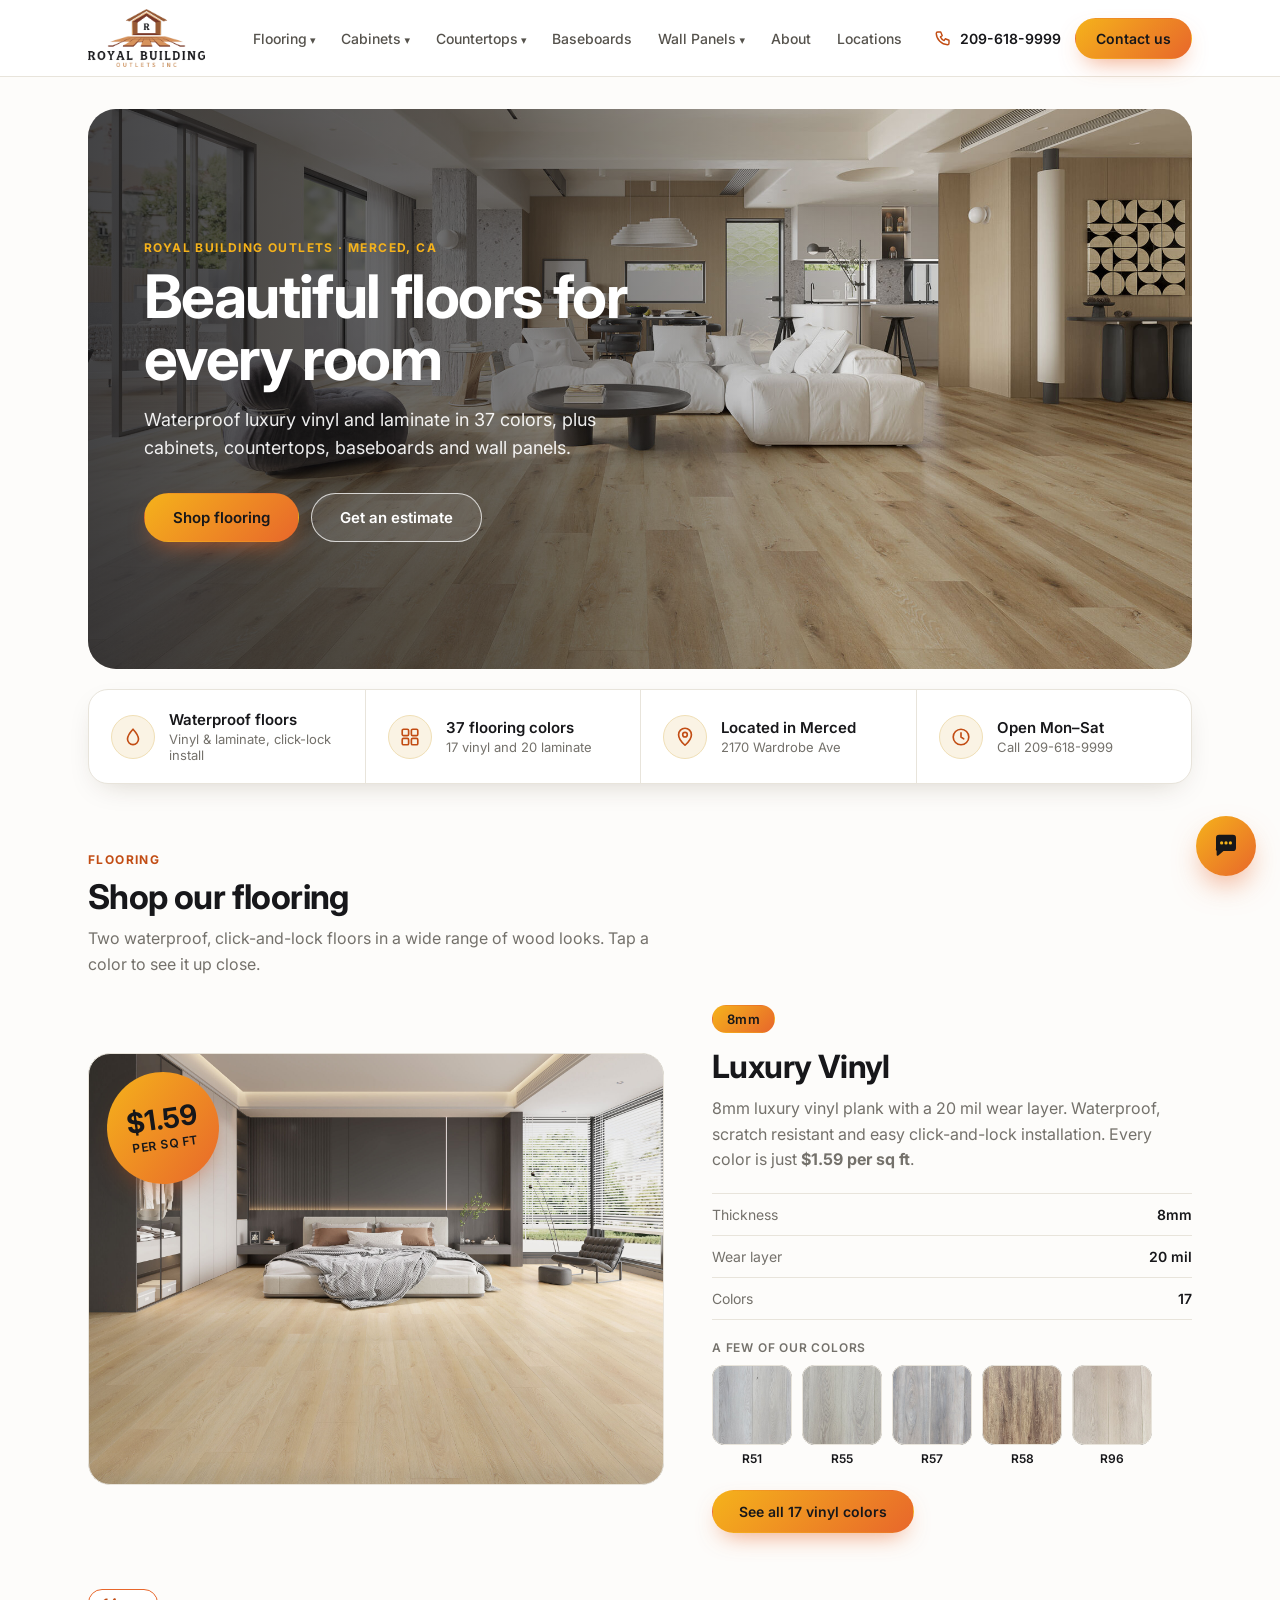
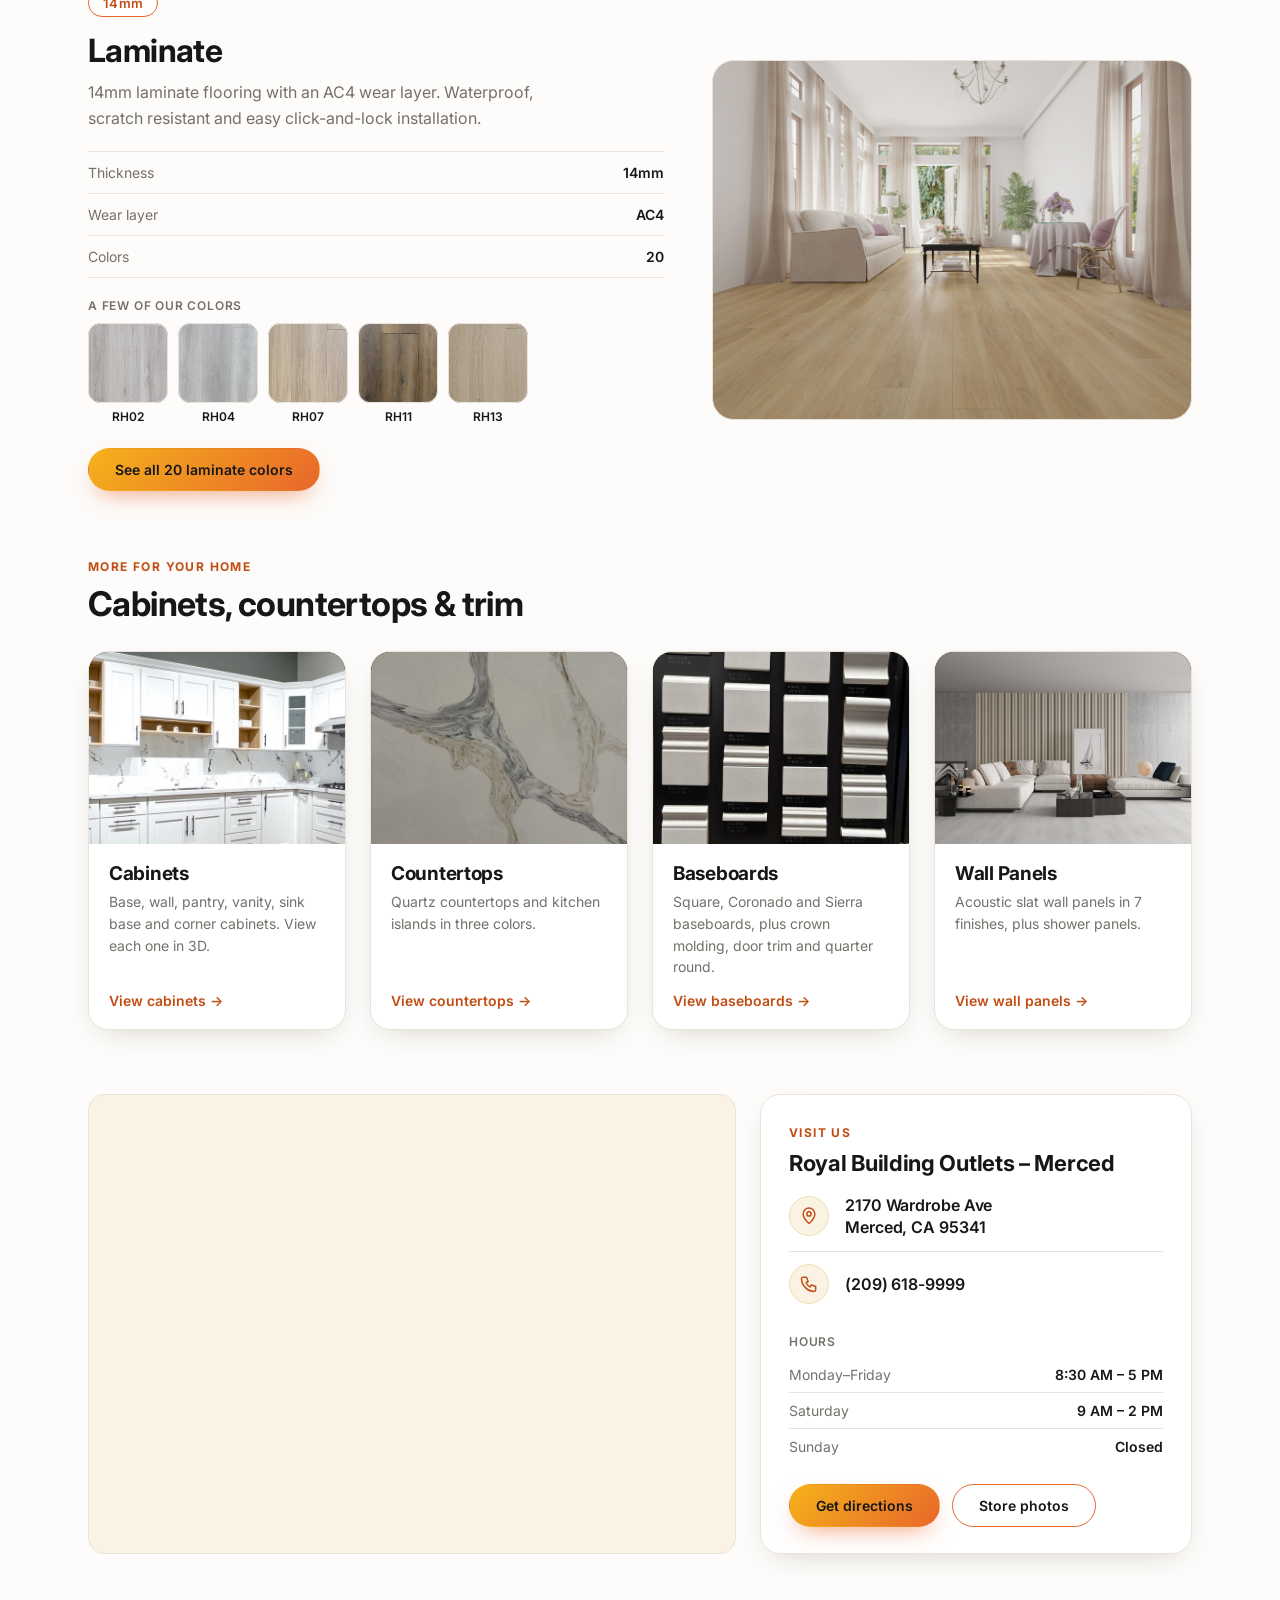
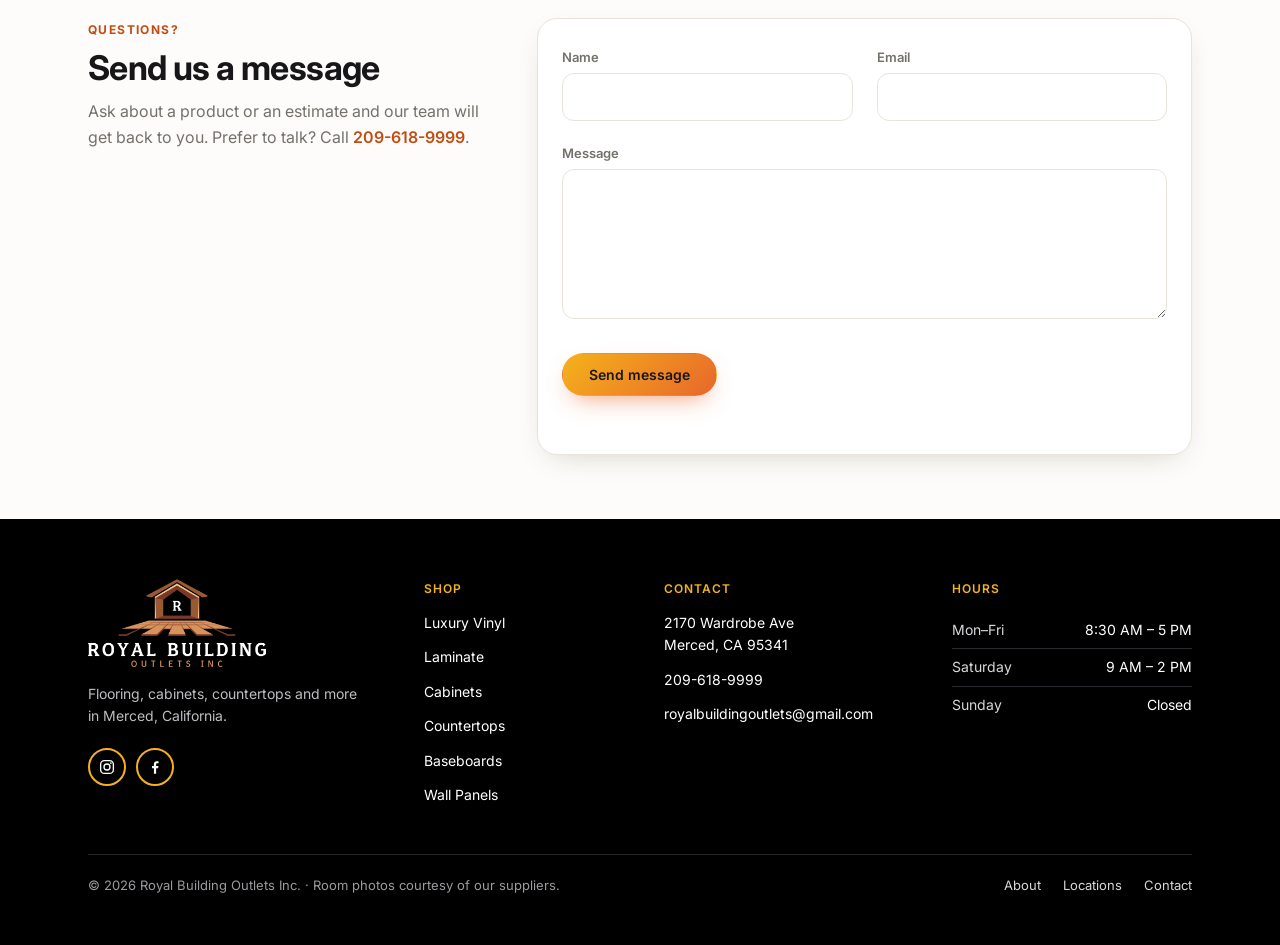
==== index.html @ 7cafd28f "Staging copy of the refreshed site (not indexed by search engines)" ====
<!doctype html>
<html lang="en"><head><meta charset="utf-8"><meta name="viewport" content="width=device-width,initial-scale=1">
<meta name="robots" content="noindex, nofollow">
<title>Royal Building Outlets | Flooring, Cabinets &amp; Countertops in Merced, CA</title>
<meta name="description" content="Royal Building Outlets in Merced, CA: waterproof luxury vinyl and laminate flooring, kitchen and bath cabinets, quartz countertops, baseboards and wall panels. Visit our store in Merced or get an estimate.">
<link rel="canonical" href="https://www.royalbuildingoutlets.com/">
<meta property="og:type" content="website"><meta property="og:site_name" content="Royal Building Outlets">
<meta property="og:title" content="Royal Building Outlets | Flooring, Cabinets &amp; Countertops in Merced, CA"><meta property="og:description" content="Royal Building Outlets in Merced, CA: waterproof luxury vinyl and laminate flooring, kitchen and bath cabinets, quartz countertops, baseboards and wall panels. Visit our store in Merced or get an estimate.">
<meta property="og:url" content="https://www.royalbuildingoutlets.com/"><meta property="og:image" content="https://www.royalbuildingoutlets.com/images/Cata/web/room-07.jpg">
<meta name="theme-color" content="#ffffff">
<link rel="preconnect" href="https://fonts.googleapis.com"><link rel="preconnect" href="https://fonts.gstatic.com" crossorigin>
<link rel="stylesheet" href="https://fonts.googleapis.com/css2?family=Inter:wght@400;500;600;700&amp;display=swap">
<link rel="stylesheet" href="style.css"><link rel="icon" type="image/png" href="images/Logo/Logo.png"></head><body>

<a class="skip" href="#main">Skip to content</a>
<header><div class="wrap hwrap">
  <a class="logo" href="index.html"><img src="images/Logo/logo-light.png" alt="Royal Building Outlets Inc" width="1280" height="633"></a>
  <nav id="mainnav" aria-label="Main">
    <div class="dd">
      <a href="index.html#flooring">Flooring</a><button type="button" class="dd-toggle" aria-expanded="false" aria-label="Show flooring pages"></button>
      <div class="menu">
        <a href="vinyl.html"><b>Luxury Vinyl</b><span>8mm &middot; 20 mil wear layer &middot; $1.59/sq ft</span></a>
        <a href="laminate.html"><b>Laminate</b><span>14mm &middot; AC4 wear layer</span></a>
      </div>
    </div>
    <div class="dd">
      <a href="cabinets.html">Cabinets</a><button type="button" class="dd-toggle" aria-expanded="false" aria-label="Show cabinets pages"></button>
      <div class="menu">
        <a href="cabinets.html#base">Base</a>
        <a href="cabinets.html#wall">Wall</a>
        <a href="cabinets.html#pantry">Pantry</a>
        <a href="cabinets.html#vanity">Vanity</a>
        <a href="cabinets.html#sink-base">Sink Base</a>
        <a href="cabinets.html#corner">Corner</a>
      </div>
    </div>
    <div class="dd">
      <a href="countertops.html">Countertops</a><button type="button" class="dd-toggle" aria-expanded="false" aria-label="Show countertops pages"></button>
      <div class="menu">
        <a href="countertops.html#countertops">Countertops</a>
        <a href="countertops.html#islands">Islands</a>
      </div>
    </div>
    <a href="baseboards.html">Baseboards</a>
    <div class="dd">
      <a href="wall-panels.html">Wall Panels</a><button type="button" class="dd-toggle" aria-expanded="false" aria-label="Show wall panels pages"></button>
      <div class="menu">
        <a href="wall-panels.html#wall">Wall Panels</a>
        <a href="wall-panels.html#shower">Shower Panels</a>
      </div>
    </div>
    <a href="about.html">About</a>
    <a href="locations.html">Locations</a>
    <a href="contact.html">Contact</a>
    <div class="nav-foot">
      <a class="btn solid txt" href="tel:+12096189999"><svg viewBox="0 0 24 24" aria-hidden="true"><path fill="none" stroke="currentColor" stroke-width="1.9" stroke-linecap="round" stroke-linejoin="round" d="M5 4h4l2 5-2.5 1.5a11 11 0 0 0 5 5L15 13l5 2v4a2 2 0 0 1-2 2A16 16 0 0 1 3 6a2 2 0 0 1 2-2z"/></svg>Call 209-618-9999</a>
      <p>Mon&ndash;Fri 8:30 AM&ndash;5 PM &middot; Sat 9 AM&ndash;2 PM<br>2170 Wardrobe Ave, Merced, CA</p>
    </div>
  </nav>
  <div class="hact">
    <a class="hphone" href="tel:+12096189999" aria-label="Call 209-618-9999"><svg viewBox="0 0 24 24" aria-hidden="true"><path fill="none" stroke="currentColor" stroke-width="1.9" stroke-linecap="round" stroke-linejoin="round" d="M5 4h4l2 5-2.5 1.5a11 11 0 0 0 5 5L15 13l5 2v4a2 2 0 0 1-2 2A16 16 0 0 1 3 6a2 2 0 0 1 2-2z"/></svg><span>209-618-9999</span></a>
    <a class="btn solid txt hcta" href="contact.html">Contact us</a>
    <button type="button" class="navbtn" aria-controls="mainnav" aria-expanded="false" aria-label="Open menu"><span></span></button>
  </div>
</div></header>

<main class="wrap" id="main">

  <!-- hero: who we are + main actions -->
  <section class="hero-sec">
    <div class="home-hero" style="background-image:url('images/Cata/web/room-07.jpg')">
      <div>
        <span class="eyebrow">Royal Building Outlets &middot; Merced, CA</span>
        <h1>Beautiful floors for every room</h1>
        <p>Waterproof luxury vinyl and laminate in 37 colors, plus cabinets, countertops, baseboards and wall panels.</p>
        <div class="btn-row">
          <a href="#flooring" class="btn solid txt">Shop flooring</a>
          <a href="contact.html" class="btn txt ghost">Get an estimate</a>
        </div>
      </div>
    </div>

    <div class="facts">
      <div class="fact"><span class="cico"><svg viewBox="0 0 24 24" aria-hidden="true"><path fill="none" stroke="currentColor" stroke-width="1.8" stroke-linejoin="round" d="M12 3.5s6 6.4 6 10.8a6 6 0 0 1-12 0C6 9.9 12 3.5 12 3.5z"/></svg></span><div><b>Waterproof floors</b><span>Vinyl &amp; laminate, click-lock install</span></div></div>
      <div class="fact"><span class="cico"><svg viewBox="0 0 24 24" aria-hidden="true"><rect x="3.5" y="3.5" width="7" height="7" rx="1.5" fill="none" stroke="currentColor" stroke-width="1.8"/><rect x="13.5" y="3.5" width="7" height="7" rx="1.5" fill="none" stroke="currentColor" stroke-width="1.8"/><rect x="3.5" y="13.5" width="7" height="7" rx="1.5" fill="none" stroke="currentColor" stroke-width="1.8"/><rect x="13.5" y="13.5" width="7" height="7" rx="1.5" fill="none" stroke="currentColor" stroke-width="1.8"/></svg></span><div><b>37 flooring colors</b><span>17 vinyl and 20 laminate</span></div></div>
      <div class="fact"><span class="cico"><svg viewBox="0 0 24 24" aria-hidden="true"><path fill="none" stroke="currentColor" stroke-width="1.8" stroke-linecap="round" stroke-linejoin="round" d="M12 21s7-6.2 7-11.5A7 7 0 0 0 5 9.5C5 14.8 12 21 12 21z"/><circle cx="12" cy="9.5" r="2.5" fill="none" stroke="currentColor" stroke-width="1.8"/></svg></span><div><b>Located in Merced</b><a href="locations.html"><span>2170 Wardrobe Ave</span></a></div></div>
      <div class="fact"><span class="cico"><svg viewBox="0 0 24 24" aria-hidden="true"><circle cx="12" cy="12" r="8.5" fill="none" stroke="currentColor" stroke-width="1.8"/><path d="M12 7.5V12l3 2" fill="none" stroke="currentColor" stroke-width="1.8" stroke-linecap="round" stroke-linejoin="round"/></svg></span><div><b>Open Mon&ndash;Sat</b><a href="tel:+12096189999"><span>Call 209-618-9999</span></a></div></div>
    </div>
  </section>

  <!-- flooring: the main focus -->
  <section id="flooring">
    <div class="sec-head">
      <span class="eyebrow">Flooring</span>
      <h2>Shop our flooring</h2>
      <p>Two waterproof, click-and-lock floors in a wide range of wood looks. Tap a color to see it up close.</p>
    </div>

    <div class="floor-row">
      <a class="floor-photo" href="vinyl.html" aria-label="Shop luxury vinyl"><div class="img photo" role="img" aria-label="Bedroom with light oak luxury vinyl plank flooring" style="background-image:url('images/Cata/web/room-02.jpg')"><span class="price-sticker" aria-label="$1.59 per square foot"><span class="amt">$1.59</span><span class="per">per sq ft</span></span></div></a>
      <div class="floor-info">
        <span class="tag solid">8mm</span>
        <h3>Luxury Vinyl</h3>
        <p>8mm luxury vinyl plank with a 20 mil wear layer. Waterproof, scratch resistant and easy click-and-lock installation. Every color is just <b>$1.59 per sq ft</b>.</p>
        <div class="feat-specs">
          <div class="r"><span>Thickness</span><span>8mm</span></div>
          <div class="r"><span>Wear layer</span><span>20 mil</span></div>
          <div class="r"><span>Colors</span><span>17</span></div>
        </div>
        <div class="sw-label">A few of our colors</div>
        <div class="swatches">
          <a href="vinyl.html#R51"><div class="img photo" style="background-image:url('images/Flooring/web/R51.jpg')"></div>R51</a>
          <a href="vinyl.html#R55"><div class="img photo" style="background-image:url('images/Flooring/web/R55.jpg')"></div>R55</a>
          <a href="vinyl.html#R57"><div class="img photo" style="background-image:url('images/Flooring/web/R57.jpg')"></div>R57</a>
          <a href="vinyl.html#R58"><div class="img photo" style="background-image:url('images/Flooring/web/R58.jpg')"></div>R58</a>
          <a href="vinyl.html#R96"><div class="img photo" style="background-image:url('images/Flooring/web/R96.jpg')"></div>R96</a>
        </div>
        <a href="vinyl.html" class="btn solid txt">See all 17 vinyl colors</a>
      </div>
    </div>

    <div class="floor-row flip">
      <a class="floor-photo" href="laminate.html" aria-label="Shop laminate"><div class="img photo" role="img" aria-label="Bright living room with warm laminate plank flooring" style="background-image:url('images/Cata/web/room-05.jpg')"></div></a>
      <div class="floor-info">
        <span class="tag">14mm</span>
        <h3>Laminate</h3>
        <p>14mm laminate flooring with an AC4 wear layer. Waterproof, scratch resistant and easy click-and-lock installation.</p>
        <div class="feat-specs">
          <div class="r"><span>Thickness</span><span>14mm</span></div>
          <div class="r"><span>Wear layer</span><span>AC4</span></div>
          <div class="r"><span>Colors</span><span>20</span></div>
        </div>
        <div class="sw-label">A few of our colors</div>
        <div class="swatches">
          <a href="laminate.html#RH02"><div class="img photo" style="background-image:url('images/Flooring/web/RH02.jpg')"></div>RH02</a>
          <a href="laminate.html#RH04"><div class="img photo" style="background-image:url('images/Flooring/web/RH04.jpg')"></div>RH04</a>
          <a href="laminate.html#RH07"><div class="img photo" style="background-image:url('images/Flooring/web/RH07.jpg')"></div>RH07</a>
          <a href="laminate.html#RH11"><div class="img photo" style="background-image:url('images/Flooring/web/RH11.jpg')"></div>RH11</a>
          <a href="laminate.html#RH13"><div class="img photo" style="background-image:url('images/Flooring/web/RH13.jpg')"></div>RH13</a>
        </div>
        <a href="laminate.html" class="btn solid txt">See all 20 laminate colors</a>
      </div>
    </div>
  </section>

  <!-- everything else we carry -->
  <section>
    <div class="sec-head">
      <span class="eyebrow">More for your home</span>
      <h2>Cabinets, countertops &amp; trim</h2>
    </div>
    <div class="grid g4 pcards">
      <a class="pcard" href="cabinets.html"><div class="img photo" role="img" aria-label="Kitchen with white shaker cabinets" style="background-image:url('images/Cabinets/banner.jpg')"></div><div class="pbody"><h3>Cabinets</h3><p>Base, wall, pantry, vanity, sink base and corner cabinets. View each one in 3D.</p><span class="more">View cabinets</span></div></a>
      <a class="pcard" href="countertops.html"><div class="img photo" role="img" aria-label="T307 quartz countertop close-up" style="background-image:url('images/Countertops/web/T307.jpg')"></div><div class="pbody"><h3>Countertops</h3><p>Quartz countertops and kitchen islands in three colors.</p><span class="more">View countertops</span></div></a>
      <a class="pcard" href="baseboards.html"><div class="img photo" role="img" aria-label="Baseboard profiles on a sample board" style="background-image:url('images/Baseboard/web/board-overview.jpg')"></div><div class="pbody"><h3>Baseboards</h3><p>Square, Coronado and Sierra baseboards, plus crown molding, door trim and quarter round.</p><span class="more">View baseboards</span></div></a>
      <a class="pcard" href="wall-panels.html"><div class="img photo" role="img" aria-label="Living room with an acoustic slat wall panel" style="background-image:url('images/Wall_Panels/web/2-room.jpg')"></div><div class="pbody"><h3>Wall Panels</h3><p>Acoustic slat wall panels in 7 finishes, plus shower panels.</p><span class="more">View wall panels</span></div></a>
    </div>
  </section>

  <!-- visit us -->
  <section>
    <div class="visit">
      <div class="mapwrap"><iframe src="https://www.google.com/maps?q=2170+Wardrobe+Ave,+Merced,+CA+95341&amp;z=15&amp;output=embed" title="Map showing 2170 Wardrobe Ave, Merced, CA" loading="lazy" referrerpolicy="no-referrer-when-downgrade" allowfullscreen></iframe></div>
      <div class="box vcard">
        <span class="eyebrow">Visit us</span>
        <h2>Royal Building Outlets &ndash; Merced</h2>
        <a class="crow" href="https://www.google.com/maps/search/?api=1&amp;query=2170+Wardrobe+Ave+Merced+CA+95341" target="_blank" rel="noopener">
          <span class="cico"><svg viewBox="0 0 24 24" aria-hidden="true"><path fill="none" stroke="currentColor" stroke-width="1.8" stroke-linecap="round" stroke-linejoin="round" d="M12 21s7-6.2 7-11.5A7 7 0 0 0 5 9.5C5 14.8 12 21 12 21z"/><circle cx="12" cy="9.5" r="2.5" fill="none" stroke="currentColor" stroke-width="1.8"/></svg></span>
          <span class="ctext"><span class="cval">2170 Wardrobe Ave<br>Merced, CA 95341</span></span>
        </a>
        <a class="crow" href="tel:+12096189999">
          <span class="cico"><svg viewBox="0 0 24 24" aria-hidden="true"><path fill="none" stroke="currentColor" stroke-width="1.8" stroke-linecap="round" stroke-linejoin="round" d="M5 4h4l2 5-2.5 1.5a11 11 0 0 0 5 5L15 13l5 2v4a2 2 0 0 1-2 2A16 16 0 0 1 3 6a2 2 0 0 1 2-2z"/></svg></span>
          <span class="ctext"><span class="cval">(209) 618-9999</span></span>
        </a>
        <div class="hours-title">Hours</div>
        <div class="hours"><div class="h"><span>Monday&ndash;Friday</span><span>8:30 AM &ndash; 5 PM</span></div><div class="h"><span>Saturday</span><span>9 AM &ndash; 2 PM</span></div><div class="h"><span>Sunday</span><span>Closed</span></div></div>
        <div class="btn-row"><a class="btn solid txt" href="https://www.google.com/maps/search/?api=1&amp;query=2170+Wardrobe+Ave+Merced+CA+95341" target="_blank" rel="noopener">Get directions</a><a class="btn txt" href="locations.html">Store photos</a></div>
      </div>
    </div>
  </section>

  <!-- message form -->
  <section>
    <div class="msg">
      <div class="msg-intro">
        <span class="eyebrow">Questions?</span>
        <h2>Send us a message</h2>
        <p>Ask about a product or an estimate and our team will get back to you. Prefer to talk? Call <a href="tel:+12096189999">209-618-9999</a>.</p>
      </div>
      <form class="box" data-contact novalidate>
        <input type="hidden" name="_subject" value="New message from the website">
        <input type="hidden" name="_template" value="table">
        <input type="hidden" name="_captcha" value="false">
        <input type="text" name="_honey" style="display:none" tabindex="-1" autocomplete="off">
        <div class="grid g2">
          <div>
            <label class="flabel" for="h-name">Name</label>
            <input class="field" id="h-name" name="name" required autocomplete="name">
          </div>
          <div>
            <label class="flabel" for="h-email">Email</label>
            <input class="field" id="h-email" name="email" type="email" required autocomplete="email">
          </div>
        </div>
        <label class="flabel" for="h-msg">Message</label>
        <textarea class="field area" id="h-msg" name="message" required></textarea>
        <button type="submit" class="btn solid txt">Send message</button>
        <div class="form-status" role="status" aria-live="polite"></div>
      </form>
    </div>
  </section>
</main>

<footer><div class="wrap">
  <div class="fgrid">
    <div class="fbrand"><a class="logo" href="index.html"><img src="images/Logo/Logo.png" alt="Royal Building Outlets Inc" width="1280" height="633"></a>
      <p>Flooring, cabinets, countertops and more in Merced, California.</p><span class="social"><a href="https://www.instagram.com/royalbuildingoutlets/" target="_blank" rel="noopener" aria-label="Instagram"><svg viewBox="0 0 24 24" aria-hidden="true"><rect x="3.5" y="3.5" width="17" height="17" rx="5" fill="none" stroke="currentColor" stroke-width="1.8"/><circle cx="12" cy="12" r="4" fill="none" stroke="currentColor" stroke-width="1.8"/><circle cx="17.2" cy="6.8" r="1.2" fill="currentColor"/></svg></a><a href="https://www.facebook.com/people/Royal-Build/pfbid0Puxi76APLGJigcukLMW54oCZdmjU9fzhBERXR9j2Nn4Rtbv2d5swnHq3gfGUP66rl/" target="_blank" rel="noopener" aria-label="Facebook"><svg viewBox="0 0 24 24" aria-hidden="true"><path fill="currentColor" d="M13.5 21v-7.5h2.6l.4-3h-3V8.6c0-.9.3-1.5 1.6-1.5h1.6V4.4c-.3 0-1.2-.1-2.3-.1-2.3 0-3.9 1.4-3.9 4v2.2H8v3h2.6V21h2.9z"/></svg></a></span></div>
    <div class="fcol"><h4>Shop</h4><a href="vinyl.html">Luxury Vinyl</a><a href="laminate.html">Laminate</a><a href="cabinets.html">Cabinets</a><a href="countertops.html">Countertops</a><a href="baseboards.html">Baseboards</a><a href="wall-panels.html">Wall Panels</a></div>
    <div class="fcol"><h4>Contact</h4><a href="https://www.google.com/maps/search/?api=1&amp;query=2170+Wardrobe+Ave+Merced+CA+95341" target="_blank" rel="noopener">2170 Wardrobe Ave<br>Merced, CA 95341</a><a href="tel:+12096189999">209-618-9999</a><a href="mailto:royalbuildingoutlets@gmail.com">royalbuildingoutlets@gmail.com</a></div>
    <div class="fcol"><h4>Hours</h4><div class="hrs"><span>Mon&ndash;Fri</span><span>8:30 AM &ndash; 5 PM</span></div><div class="hrs"><span>Saturday</span><span>9 AM &ndash; 2 PM</span></div><div class="hrs"><span>Sunday</span><span>Closed</span></div></div>
  </div>
  <div class="fbottom"><span>&copy; <span data-year>2026</span> Royal Building Outlets Inc. &middot; Room photos courtesy of our suppliers.</span><span class="flinks"><a href="about.html">About</a><a href="locations.html">Locations</a><a href="contact.html">Contact</a></span></div>
</div></footer>

<a class="chat" href="contact.html" aria-label="Send us a message"></a>
<script type="application/ld+json">
{"@context":"https://schema.org","@type":"HomeGoodsStore","name":"Royal Building Outlets Inc","url":"https://www.royalbuildingoutlets.com/",
 "logo":"https://www.royalbuildingoutlets.com/images/Logo/Logo.png","image":"https://www.royalbuildingoutlets.com/images/Store_Images/entrance-web.jpg",
 "telephone":"+1-209-618-9999","email":"royalbuildingoutlets@gmail.com",
 "address":{"@type":"PostalAddress","streetAddress":"2170 Wardrobe Ave","addressLocality":"Merced","addressRegion":"CA","postalCode":"95341","addressCountry":"US"},
 "openingHoursSpecification":[{"@type":"OpeningHoursSpecification","dayOfWeek":["Monday","Tuesday","Wednesday","Thursday","Friday"],"opens":"08:30","closes":"17:00"},
  {"@type":"OpeningHoursSpecification","dayOfWeek":"Saturday","opens":"09:00","closes":"14:00"}],
 "sameAs":["https://www.instagram.com/royalbuildingoutlets/"]}
</script>
<script src="contact-form.js"></script>
<script src="site.js"></script>
<script src="motion.js"></script>
</body></html>
---- style.css ----
/* Light, modern layout. Palette from the company flyer: white, gold, orange, black, red accent */
:root {
  --bg: #fdfcfa;          /* warm white page */
  --surface: #ffffff;     /* cards */
  --tint: #faf3e4;        /* soft gold wash for panels */
  --surface2: #f4f1ea;    /* hover / chips */
  --border: #e8e4db;
  --text: #17171a;
  --muted: #74716b;
  --gold: #f5b21b;
  --orange: #e8672b;
  --orange-deep: #c24d14; /* readable orange on light */
  --red: #d62828;
  --ink: #111113;         /* flyer black, used for footer and strong accents */
  --grad: linear-gradient(135deg, #f5b21b 0%, #e8672b 100%);
  --r: 16px;
  --shadow: 0 10px 30px -14px rgba(60,40,10,.25);
}
* { box-sizing: border-box; }
html { scroll-behavior: smooth; scroll-padding-top: 92px; }
body { font-family: 'Inter', system-ui, -apple-system, 'Segoe UI', Arial, sans-serif; margin: 0; color: var(--text); background: var(--bg); -webkit-font-smoothing: antialiased; }
a { color: inherit; }
.wrap { max-width: 1160px; margin: 0 auto; padding: 0 28px; }
section { margin: 64px 0; }

/* header */
header { position: sticky; top: 0; z-index: 30; background: rgba(255,255,255,.88); backdrop-filter: blur(14px); -webkit-backdrop-filter: blur(14px); border-bottom: 1px solid var(--border); padding: 14px 0; }
header .wrap { display: flex; justify-content: space-between; align-items: center; gap: 20px; flex-wrap: wrap; }
.logo { display: block; width: 130px; height: 40px; border-radius: 10px; border: 1.5px solid var(--gold); position: relative; background: #fff; }
.logo::after { content: ""; position: absolute; left: 12px; right: 12px; top: 50%; height: 6px; margin-top: -3px; border-radius: 3px; background: var(--grad); }
nav { display: flex; gap: 6px; align-items: center; flex-wrap: wrap; }
nav a { color: #55524c; text-decoration: none; font-size: 14px; font-weight: 500; padding: 8px 12px; border-radius: 999px; white-space: nowrap; transition: color .15s, background .15s; }
nav a:hover { color: var(--text); background: var(--surface2); }
nav a.here { color: #17171a; background: var(--tint); font-weight: 600; }
.icon { display: inline-block; width: 28px; height: 28px; border: 2px solid var(--gold); border-radius: 50%; margin-right: 6px; vertical-align: middle; background: #fff; }

/* image placeholders */
.img { position: relative; min-height: 200px; width: 100%; border-radius: var(--r); border: 1px solid var(--border);
  background: radial-gradient(120% 100% at 20% 0%, #fffaf0 0%, #f6efe2 55%, #efe7d8 100%); overflow: hidden; }
.img.hero { min-height: 520px; border-radius: 24px; }
.img.banner { min-height: 240px; border-radius: 24px; }
.img.sq { aspect-ratio: 1 / 1; min-height: 0; }
.img.tall { min-height: 300px; }
.img.map { min-height: 340px; }
.img.small { min-height: 120px; }
.img.xl { min-height: 440px; }
.img.med { min-height: 200px; }
.img::after { content: attr(data-img); position: absolute; top: 50%; left: 50%; transform: translate(-50%,-50%);
  background: rgba(255,255,255,.9); color: var(--orange-deep); border: 1px solid rgba(232,103,43,.35); padding: 7px 14px; border-radius: 999px;
  font-size: 12px; font-weight: 500; line-height: 1.35; text-align: center; width: max-content; max-width: 85%; box-shadow: var(--shadow); }
.img.sq::after, .img.small::after { font-size: 11px; padding: 5px 10px; border-radius: 12px; }

/* text stand-ins */
.line { height: 9px; background: #e6e2d9; margin: 9px 0; width: 100%; border-radius: 5px; }
.line.s { width: 40%; }
.line.m { width: 70%; }
.line.b { height: 16px; background: var(--ink); width: 55%; border-radius: 6px; }
.btn { display: inline-block; width: 140px; height: 44px; border: 1.5px solid var(--orange); margin: 12px 10px 0 0; border-radius: 999px; background: #fff; transition: transform .15s; }
.btn:hover { transform: translateY(-1px); }
.btn.solid { background: var(--grad); border-color: transparent; box-shadow: 0 10px 24px -10px rgba(232,103,43,.7); }
.btn.sm { width: 96px; height: 34px; }
.pill { display: inline-block; width: 76px; height: 32px; border: 1px solid var(--border); background: var(--surface2); border-radius: 999px; margin-right: 8px; }

/* layout */
.grid { display: grid; gap: 24px; }
.g2 { grid-template-columns: repeat(2, 1fr); }
.g3 { grid-template-columns: repeat(3, 1fr); }
.g4 { grid-template-columns: repeat(4, 1fr); }
.g6 { grid-template-columns: repeat(6, 1fr); gap: 14px; }
.split { display: grid; grid-template-columns: 2fr 1fr; gap: 24px; }
.side { display: grid; grid-template-columns: 220px 1fr; gap: 28px; }
.box { border: 1px solid var(--border); padding: 24px; background: var(--surface); border-radius: 20px; box-shadow: var(--shadow); }
.card .line { margin: 12px 0 0; }
.card .img { margin-bottom: 6px; }
.divider { border-top: 1px solid var(--border); margin: 64px 0; }

/* form */
.field { height: 48px; border: 1px solid var(--border); margin: 8px 0 18px; background: var(--bg); border-radius: 12px; }
.field.area { height: 150px; }
.label { height: 8px; width: 80px; background: var(--orange); margin-top: 10px; border-radius: 4px; opacity: .8; }

/* filters */
.filters .row { display: flex; align-items: center; gap: 12px; margin: 16px 0; }
.check { width: 18px; height: 18px; border: 1.5px solid var(--orange); border-radius: 5px; flex: none; background: #fff; }
.filters .line { margin: 0; }

/* footer: light, so the logo matches the header */
/* sticky footer: on short pages the page grows to the screen height and the footer sits at the bottom */
body { min-height: 100vh; display: flex; flex-direction: column; }
body > .wrap { width: 100%; }
body > :has(+ footer) { margin-bottom: 80px; }
footer { margin-top: auto; padding: 48px 0; background: #000; color: #fff; }
footer .logo { background: none; }
footer .line { background: #34343a; }
footer .icon { background: transparent; }
/* social icons in the footer */
.social { display: inline-flex; gap: 10px; vertical-align: middle; }
.social a { width: 38px; height: 38px; display: inline-flex; align-items: center; justify-content: center; border: 2px solid var(--gold); border-radius: 50%; color: #fff; transition: background .2s, color .2s, transform .2s; }
.social a:hover { background: var(--gold); color: #111113; transform: translateY(-2px); }
.social svg { width: 18px; height: 18px; }

/* floating message button */
.chat { position: fixed; right: 24px; bottom: 24px; width: 60px; height: 60px; border-radius: 50%; background: var(--grad);
  display: flex; align-items: center; justify-content: center; z-index: 40; box-shadow: 0 14px 30px -8px rgba(232,103,43,.6); }
.chat::before { content: ""; width: 30px; height: 30px; background: no-repeat center / contain url("data:image/svg+xml,%3Csvg xmlns='http://www.w3.org/2000/svg' viewBox='0 0 24 24'%3E%3Cpath d='M4 5.5A2.5 2.5 0 0 1 6.5 3h11A2.5 2.5 0 0 1 20 5.5v8a2.5 2.5 0 0 1-2.5 2.5H10l-4.2 3.6c-.5.4-1.3.1-1.3-.6V16A2.5 2.5 0 0 1 4 13.5z' fill='%2317171a'/%3E%3Ccircle cx='8.5' cy='9.5' r='1.3' fill='%23f5b21b'/%3E%3Ccircle cx='12' cy='9.5' r='1.3' fill='%23f5b21b'/%3E%3Ccircle cx='15.5' cy='9.5' r='1.3' fill='%23f5b21b'/%3E%3C/svg%3E"); }

/* cabinets dropdown */
.dd { position: relative; padding-bottom: 12px; margin-bottom: -12px; }
.dd > a::after { content: " \25BE"; font-size: 11px; }
.menu { visibility: hidden; opacity: 0; transform: translateY(-6px); transition: opacity .18s ease, transform .18s ease, visibility 0s linear .18s; position: absolute; top: 100%; left: 0; background: #fff; border: 1px solid var(--border); border-radius: 14px; min-width: 190px; z-index: 10; padding: 6px; box-shadow: 0 24px 40px -16px rgba(60,40,10,.3); }
.menu a { display: block; padding: 10px 14px; border-radius: 10px; white-space: nowrap; font-size: 14px; }
nav .menu a { color: var(--text); }
nav .menu a:hover, .menu a:hover { background: var(--surface2); }
.dd:hover .menu, .dd:focus-within .menu { visibility: visible; opacity: 1; transform: none; transition-delay: 0s; }
.menu a.sel, nav .menu a.sel { background: var(--grad); color: #17171a; font-weight: 600; }

/* type selector under cabinets banner */
.typesel { display: inline-block; position: relative; }
.typesel .pick { display: block; width: 260px; border: 1px solid var(--border); padding: 13px 18px; color: var(--text); text-decoration: none; font-size: 14px; font-weight: 500; background: #fff; border-radius: 999px; box-shadow: var(--shadow); }
.typesel .pick::after { content: " \25BE"; float: right; color: var(--orange); }
.typesel .menu { left: 0; min-width: 260px; }
.typesel:hover .menu, .typesel.open .menu { visibility: visible; opacity: 1; transform: none; transition-delay: 0s; }

/* cabinet browser: list + 3D viewer + specs */
.browser { display: grid; grid-template-columns: 280px 1fr; gap: 28px; align-items: start; }
.cablist { border: 1px solid var(--border); background: var(--surface); border-radius: 20px; min-height: 200px; padding: 6px; box-shadow: var(--shadow);
  max-height: min(720px, 80vh); overflow-y: auto; overscroll-behavior: contain; scrollbar-width: thin; scrollbar-color: var(--gold) transparent;
  position: sticky; top: 90px; }
.cablist::-webkit-scrollbar { width: 8px; }
.cablist::-webkit-scrollbar-track { background: transparent; }
.cablist::-webkit-scrollbar-thumb { background: var(--gold); border-radius: 4px; }
.cablist .item { display: flex; align-items: center; gap: 14px; padding: 10px; border-radius: 14px; cursor: pointer; transition: background .15s; }
.cablist .item:hover { background: var(--surface2); }
.cablist .item .thumb { width: 52px; height: 52px; flex: none; border-radius: 12px; border: 1px solid var(--border); min-height: 0;
  background: radial-gradient(120% 100% at 20% 0%, #fffaf0, #efe7d8); }
.cablist .item .name { font-size: 14px; font-weight: 600; }
.cablist .item .line { margin: 6px 0 0; width: 60px; }
.cablist .item.on { background: var(--grad); color: #17171a; }
.cablist .item.on .line { background: rgba(0,0,0,.25); }
.cablist .item.on .thumb { border-color: rgba(0,0,0,.2); background: rgba(255,255,255,.7); }
.cablist .empty { padding: 20px; }
.viewer { position: relative; height: clamp(320px, 55vh, 520px); border: 1px solid var(--border); border-radius: 24px; margin-bottom: 24px; overflow: hidden;
  background-color: var(--tint); background-image: radial-gradient(#e3d7bd 1px, transparent 1px); background-size: 22px 22px; }
.viewer .model { position: absolute; inset: 12% 22%; border: 1.5px dashed var(--orange); border-radius: 18px; background: rgba(255,255,255,.7); color: var(--orange-deep); display: flex; align-items: center; justify-content: center;
  font-size: 13px; font-weight: 500; text-align: center; padding: 8px; }
.viewer .ctrl { position: absolute; right: 16px; bottom: 16px; display: flex; gap: 8px; }
.viewer .ctrl span { width: 38px; height: 38px; border: 1px solid var(--border); border-radius: 50%; background: #fff; box-shadow: var(--shadow); }
.viewer .rot { position: absolute; left: 16px; bottom: 16px; width: 130px; height: 38px; border: 1px solid var(--border); border-radius: 999px; background: #fff; box-shadow: var(--shadow); }
.specs { border: 1px solid var(--border); border-radius: 20px; padding: 24px; background: var(--surface); box-shadow: var(--shadow); }
.specs .rows { display: grid; grid-template-columns: 1fr 1fr; gap: 0 44px; margin-top: 14px; }
.specs .r { display: flex; justify-content: space-between; align-items: center; padding: 12px 0; border-bottom: 1px solid var(--border); }
.specs .r .line { margin: 0; width: 35%; }
.specs .r .line.v { background: #bdb8ac; width: 25%; }

/* thickness tag, feature blocks */
.tag { display: inline-block; border: 1.5px solid var(--orange); color: var(--orange-deep); padding: 5px 14px; font-size: 13px; font-weight: 600; border-radius: 999px; letter-spacing: .3px; background: #fff; }
.tag.solid { background: var(--grad); border-color: transparent; color: #17171a; }
.feature { display: grid; grid-template-columns: 2fr 1fr; gap: 24px; align-items: start; }
.head { display: flex; align-items: center; gap: 16px; margin-bottom: 18px; }
.head .line { margin: 0; }

/* flooring color feature + color grid */
.colorfeat { display: grid; grid-template-columns: 1.2fr 1fr; gap: 40px; align-items: center; }
.colorfeat .info { padding-top: 6px; }
.colorfeat .info .line { margin: 14px 0; }
.colorfeat .info .line.b { height: 24px; width: 60%; margin-bottom: 22px; }
.colorgrid .card { cursor: pointer; transition: transform .15s; }
.colorgrid .card:hover { transform: translateY(-3px); }
.colorgrid .card .line.b { height: 11px; width: 60%; background: #b9b4a8; }
.colorgrid .card.on .img { box-shadow: 0 0 0 3px var(--bg), 0 0 0 5px var(--orange); }
.colorgrid .card.on .line.b { width: 80%; background: var(--orange); }

/* picture picker under description */
.thumbs { display: grid; grid-template-columns: repeat(3, 1fr); gap: 12px; margin: 24px 0 8px; }
.thumbs .img { min-height: 0; aspect-ratio: 4 / 3; cursor: pointer; border-radius: 12px; }
.thumbs .img::after { font-size: 10px; padding: 3px 8px; }
.thumbs .img.on { box-shadow: 0 0 0 3px var(--bg), 0 0 0 5px var(--orange); }

/* little product sections on home */
.mini { display: grid; grid-template-columns: 1fr 1fr; gap: 32px; align-items: center; padding: 20px; }
.mini .img { min-height: 200px; }
.mini .line.b { height: 20px; width: 40%; }
.mini + .mini { margin-top: 24px; }
.mini.flip .img { order: 2; }

@media (max-width: 760px) {
  .g2,.g3,.g4,.split,.side,.browser,.colorfeat,.feature,.mini { grid-template-columns: 1fr; }
  .g6 { grid-template-columns: repeat(3,1fr); }
  .mini.flip .img { order: 0; }
  .specs .rows { grid-template-columns: 1fr; }
  section { margin: 44px 0; }
  .img.hero { min-height: 300px; }
  .cablist { position: static; }
  .browser #detail { order: -1; }   /* phones: 3D model and specs above the cabinet list */
}

/* baseboards: 3D profile viewer + profile grid */
.viewer canvas { width: 100%; height: 100%; display: block; cursor: grab; touch-action: none; }
.viewer canvas:active { cursor: grabbing; }
.viewer .hint { position: absolute; left: 16px; bottom: 16px; background: #fff; border: 1px solid var(--border); border-radius: 999px; padding: 6px 14px; font-size: 12px; color: var(--muted); box-shadow: var(--shadow); pointer-events: none; }
.viewer-ph { height: clamp(320px, 55vh, 520px); min-height: 0; }
.bb-code { font-size: 30px; font-weight: 700; letter-spacing: -.5px; margin: 0 0 4px; }
.bb-title { font-size: 13px; font-weight: 600; color: var(--orange-deep); text-transform: uppercase; letter-spacing: 1px; min-height: 16px; margin-bottom: 6px; }
.bb-size { color: var(--muted); font-size: 15px; margin-bottom: 18px; }
.bb-specs { border-top: 1px solid var(--border); margin: 18px 0 6px; }
.bb-specs .r { display: flex; justify-content: space-between; padding: 12px 0; border-bottom: 1px solid var(--border); font-size: 14px; }
.bb-specs .r span:first-child { color: var(--muted); }
.bb-specs .r span:last-child { font-weight: 600; }
.img.pf::after { display: none; }
.img.pf svg { position: absolute; inset: 0; width: 100%; height: 100%; }
.pfname { font-weight: 600; font-size: 14px; margin-top: 12px; }
.pfsub { color: var(--muted); font-size: 12px; margin-top: 2px; }
.pfsub b { color: var(--orange-deep); font-weight: 600; }


/* real photos in the picture slots; the dashed placeholder label is hidden once a photo is set */
.img.photo { background-color: #111; background-repeat: no-repeat; background-position: center; background-size: cover; }
.viewer-ph.photo { background-size: contain; }
/* room photos: lighter backdrop, and keep the floor and furniture in frame when a wide slot crops the image */
.img.banner.photo, .img.hero.photo, .img.xl.photo { background-color: var(--surface2); background-position: center 58%; }
.img.banner.photo { min-height: 320px; }

/* about page: statement over a room photo */
.about-hero { display: flex; align-items: center; justify-content: center; text-align: center; min-height: 420px; padding: 56px 28px; border-radius: 24px; color: #fff;
  background: linear-gradient(rgba(17,17,19,.62), rgba(17,17,19,.62)), var(--about-img) center 58% / cover no-repeat, #2a2a2e; }
.about-hero h1 { margin: 0 0 18px; font-size: clamp(30px, 5vw, 48px); font-weight: 600; letter-spacing: -1px; line-height: 1.15; }
.about-hero p { margin: 0 auto; max-width: 62ch; font-size: 18px; line-height: 1.65; }
.about-links { display: flex; flex-wrap: wrap; gap: 10px; margin-top: 18px; }
.about-links .btn { margin: 0; }
.img.photo::after { display: none; }

/* darker 3D viewer so light baseboards stand out */
.viewer.dark { background-color: #1b1b1f; background-image: radial-gradient(#3a3a42 1px, transparent 1px), radial-gradient(120% 90% at 50% 0%, #2c2c33 0%, #17171a 100%); background-size: 22px 22px, 100% 100%; border-color: #17171a; }

/* ---------- motion ---------- */
body { animation: pageIn .5s ease; }
body.leaving { animation: none; opacity: 0; transition: opacity .22s ease; }
@keyframes pageIn { from { opacity: 0; } to { opacity: 1; } }
@keyframes fadeUp { from { opacity: 0; transform: translateY(14px); } to { opacity: 1; transform: none; } }
@keyframes fadeIn { from { opacity: 0; } to { opacity: 1; } }
@keyframes itemIn { from { opacity: 0; transform: translateX(-10px); } to { opacity: 1; transform: none; } }

.reveal { opacity: 0; transform: translateY(26px); transition: opacity .75s cubic-bezier(.2,.7,.2,1) var(--d, 0ms), transform .75s cubic-bezier(.2,.7,.2,1) var(--d, 0ms); }
.reveal.in { opacity: 1; transform: none; }

.progress { position: fixed; top: 0; left: 0; width: 100%; height: 3px; background: var(--grad); transform-origin: 0 50%; transform: scaleX(0); z-index: 60; pointer-events: none; }
header { transition: box-shadow .3s ease, background .3s ease; }
header.scrolled { box-shadow: 0 10px 30px -18px rgba(60,40,10,.35); }

.img.hero, .img.banner { background-size: cover; background-position: 50% calc(50% + var(--py, 0px)); }   /* cover keeps the photo undistorted */

.grid:not(.colorgrid) .card .img, .mini .img { transition: transform .45s cubic-bezier(.2,.7,.2,1), box-shadow .35s ease, border-color .25s ease; }
.grid:not(.colorgrid) .card:hover .img { transform: translateY(-5px); box-shadow: 0 18px 30px -18px rgba(60,40,10,.4); border-color: var(--gold); }
.mini, .grid > .box { transition: transform .4s cubic-bezier(.2,.7,.2,1), box-shadow .35s ease; }
.mini:hover, .grid > .box:hover { transform: translateY(-4px); box-shadow: 0 22px 40px -22px rgba(60,40,10,.4); }
.colorgrid .card .img, .thumbs .img, .typesel .pick { transition: box-shadow .3s ease, transform .3s ease, border-color .25s ease; }
.colorgrid .card .line.b { transition: width .3s ease, background .3s ease; }
.thumbs .img:hover { transform: translateY(-2px); }
.btn, .tag, .pill, .logo, .chat { transition: transform .25s cubic-bezier(.2,.7,.2,1), box-shadow .25s ease, background .25s ease; }
.chat:hover { transform: scale(1.08) rotate(-4deg); }
.logo:hover { transform: scale(1.03); }
nav a { transition: color .2s ease, background .25s ease; }

.cablist .item { animation: itemIn .4s cubic-bezier(.2,.7,.2,1) both; animation-delay: calc(var(--i, 0) * 28ms); }
#detail { animation: fadeUp .5s cubic-bezier(.2,.7,.2,1); }
#bbview, #featimg { animation: fadeIn .45s ease; }
.viewer .model { transition: opacity .3s ease; }

@media (prefers-reduced-motion: reduce) {
  html { scroll-behavior: auto; }
  *, *::before, *::after { animation: none !important; transition: none !important; }
  .reveal { opacity: 1; transform: none; }
}

/* cabinet details */
.cablist .item .sub { font-size: 12px; color: var(--muted); margin-top: 3px; line-height: 1.3; }
.cablist .item.on .sub { color: rgba(23,23,26,.75); }
.spec-code { font-size: 28px; font-weight: 700; letter-spacing: -.5px; }
.spec-title { color: var(--orange-deep); font-size: 13px; font-weight: 600; text-transform: uppercase; letter-spacing: 1px; margin-top: 4px; }
.specs .r span:first-child { color: var(--muted); font-size: 14px; }
.specs .r span:last-child { font-weight: 600; font-size: 14px; text-align: right; }
.specs .r.wide { grid-column: 1 / -1; gap: 24px; }
.specs .r .line { margin: 0; }

/* text in the little home sections */
.mini-title { margin: 0 0 10px; font-size: 28px; font-weight: 700; letter-spacing: -.5px; }
.mini-text { margin: 0 0 6px; color: var(--muted); font-size: 16px; line-height: 1.6; max-width: 38ch; }
.btn.txt { width: auto; height: auto; padding: 12px 26px; font-size: 14px; font-weight: 600; text-decoration: none; color: var(--text); }

/* flooring section titles on home */
.sec-title { margin: 0; font-size: 32px; font-weight: 700; letter-spacing: -.5px; }
.sec-text { margin: -4px 0 20px; color: var(--muted); font-size: 16px; line-height: 1.6; max-width: 52ch; }

/* real form controls */
.flabel { display: block; font-size: 13px; font-weight: 600; color: var(--muted); margin-top: 6px; }
input.field, select.field, textarea.field { width: 100%; padding: 0 16px; font: inherit; font-size: 15px; color: var(--text); background: #fff; outline: none; transition: border-color .2s ease, box-shadow .2s ease; }
textarea.field { padding: 14px 16px; resize: vertical; min-height: 150px; }
input.field:focus, select.field:focus, textarea.field:focus { border-color: var(--orange); box-shadow: 0 0 0 4px rgba(245,178,27,.22); }
button.btn { font-family: inherit; cursor: pointer; }
button.btn:disabled { opacity: .6; cursor: wait; }
.form-status { margin-top: 14px; font-size: 14px; min-height: 20px; }
.form-status.ok { color: #1f7a3d; }
.form-status.err { color: var(--red); }

/* flooring feature list */
.feat-specs { border-top: 1px solid var(--border); margin: 22px 0 18px; }
.feat-specs .r { display: flex; justify-content: space-between; gap: 16px; padding: 12px 0; border-bottom: 1px solid var(--border); font-size: 14px; }
.feat-specs .r span:first-child { color: var(--muted); }
.feat-specs .r span:last-child { font-weight: 600; text-align: right; }
.badges { display: flex; flex-wrap: wrap; gap: 10px; margin-bottom: 8px; }
.badge { display: inline-flex; align-items: center; gap: 8px; padding: 8px 14px; border-radius: 999px; background: var(--tint); border: 1px solid #f0dfb6; font-size: 13px; font-weight: 600; }
.badge::before { content: "\2713"; display: inline-flex; align-items: center; justify-content: center; width: 18px; height: 18px; border-radius: 50%; background: var(--grad); font-size: 11px; color: #17171a; }

/* location address */
.addr { font-size: 15px; line-height: 1.6; margin: 10px 0 4px; font-weight: 500; }
.addr a { text-decoration: none; }
.addr a:hover { color: var(--orange-deep); }
/* contact page: round icon next to an address / phone line */
.cline { display: flex; align-items: center; gap: 14px; }
.cline .icon { margin: 0; flex: none; }
.cline .addr { margin: 0; }
.cinfo { padding: 8px 24px; }
.crow { display: flex; align-items: center; gap: 16px; padding: 18px 0; text-decoration: none; color: inherit; }
.crow + .crow { border-top: 1px solid var(--border); }
.cico { flex: none; width: 46px; height: 46px; border-radius: 50%; background: var(--tint); border: 1px solid #f0dfb6; display: inline-flex; align-items: center; justify-content: center; color: var(--orange-deep); transition: background .25s ease, color .25s ease; }
.cico svg { width: 22px; height: 22px; }
.ctext { display: flex; flex-direction: column; gap: 3px; }
.clabel { font-size: 12px; font-weight: 600; letter-spacing: .8px; text-transform: uppercase; color: var(--muted); }
.cval { font-size: 18px; font-weight: 600; line-height: 1.4; letter-spacing: -.1px; }
.crow:hover .cico { background: var(--grad); color: #17171a; }
.crow:hover .cval { color: var(--orange-deep); }

/* real map */
.mapwrap { border-radius: var(--r); overflow: hidden; border: 1px solid var(--border); min-height: 340px; background: var(--tint); }
.mapwrap iframe { display: block; width: 100%; height: 100%; min-height: 340px; border: 0; }
.mapwrap.tall, .mapwrap.tall iframe { min-height: 440px; }

.loc-name { font-size: 18px; font-weight: 700; letter-spacing: -.2px; margin: 16px 0 0; }
.box > .loc-name:first-child { margin-top: 0; }

/* estimate hints */
.fhint { font-size: 13px; color: var(--muted); margin: -8px 0 18px; }
.est-hint { margin: 12px 0 0; font-size: 13px; color: var(--muted); }
.nudge { animation: nudge 1.6s ease 2; }
@keyframes nudge { 0%, 100% { box-shadow: 0 0 0 0 rgba(245,178,27,0); border-color: var(--border); } 50% { box-shadow: 0 0 0 5px rgba(245,178,27,.35); border-color: var(--orange); } }

/* real logo */
.logo, .logo:hover { width: auto; height: auto; border: 0; background: none; border-radius: 0; display: block; }
.logo::after { display: none; }
.logo img { display: block; height: 58px; width: auto; }
footer .logo { background: none; }
footer .logo img { height: 104px; }
@media (max-width: 1100px) { .logo img { height: 46px; } footer .logo img { height: 84px; } }

/* countertops / islands switch */
.seg { display: inline-flex; padding: 4px; gap: 4px; background: var(--surface2); border: 1px solid var(--border); border-radius: 999px; }
.seg button { font: inherit; font-size: 14px; font-weight: 600; color: var(--muted); background: transparent; border: 0; border-radius: 999px; padding: 10px 24px; cursor: pointer; transition: background .25s ease, color .25s ease, box-shadow .25s ease; }
.seg button:hover { color: var(--text); }
.seg button.on { background: var(--grad); color: #17171a; box-shadow: 0 6px 16px -8px rgba(232,103,43,.7); }
.ph { display: inline-block; width: 80px; height: 10px; border-radius: 5px; background: #e6e2d9; vertical-align: middle; }

/* baseboards: photo gallery (replaces the 3D viewer) */
.viewer-ph.photo { background-color: #111; }
.colorgrid .card .img.pf { background-size: contain; background-color: #1c1c20; }
/* side-profile thumbnails under the main photo (C567, C655) */
.sidethumbs { display: flex; gap: 12px; margin-top: 14px; }
.sidethumbs:empty { display: none; }
.sidethumbs .img { width: 84px; min-height: 0; aspect-ratio: 3 / 4; flex: none; cursor: pointer; border-radius: 12px; background-size: cover; transition: transform .3s ease, box-shadow .3s ease; }
.sidethumbs .img:hover { transform: translateY(-2px); }
.sidethumbs .img.on { box-shadow: 0 0 0 3px var(--bg), 0 0 0 5px var(--orange); }
/* out-of-stock baseboards */
.oos-tag { position: absolute; top: 10px; left: 10px; background: #fdeccf; color: #9a5b13; border: 1px solid #f3d29b; font-size: 11px; font-weight: 700; letter-spacing: .5px; text-transform: uppercase; padding: 4px 10px; border-radius: 999px; }
.oos-note { display: inline-block; background: #fdeccf; color: #9a5b13; border: 1px solid #f3d29b; font-size: 12px; font-weight: 700; letter-spacing: .5px; text-transform: uppercase; padding: 4px 12px; border-radius: 999px; margin-bottom: 10px; }
.oos-note[hidden] { display: none; }
.bb-style { font-size: 15px; font-weight: 600; margin: 0 0 4px; }
/* wall panels: photo thumbnails under the large photo */
.wpthumbs { flex-wrap: wrap; }
.wpthumbs .img { width: 84px; aspect-ratio: 4 / 3; background-size: cover; }
.img.photo.fit { background-size: contain; background-color: #fff; }
/* footer contact + hours */
footer .fcol { font-size: 14px; line-height: 1.6; margin-bottom: 14px; }
footer .fcol h4 { margin: 0 0 8px; font-size: 12px; font-weight: 600; letter-spacing: 1px; text-transform: uppercase; color: var(--gold); }
footer .fcol a { display: block; color: #fff; text-decoration: none; margin-bottom: 6px; overflow-wrap: anywhere; }
footer .fcol a:hover { color: var(--gold); }
footer .hrs { display: flex; justify-content: space-between; gap: 18px; max-width: 260px; color: #d8d8dc; }
footer .hrs span:last-child { color: #fff; }
/* footer spacing */
footer { padding: 60px 0 52px; }
footer .grid.g3 { grid-template-columns: 1.1fr 1fr 1fr; gap: 56px; align-items: start; }
footer .fcol { margin-bottom: 0; }
footer .fcol h4 { margin-bottom: 14px; }
footer .fcol a { margin-bottom: 12px; }
footer .fcol a:last-child { margin-bottom: 0; }
footer .hrs { max-width: 300px; padding: 7px 0; border-bottom: 1px solid #2a2a30; }
footer .hrs:last-child { border-bottom: 0; }
footer .social { margin-top: 22px; }
@media (max-width: 760px) {
  footer { padding: 44px 0 40px; }
  footer .grid.g3 { grid-template-columns: 1fr; gap: 36px; }
  footer .hrs { max-width: none; }
}
.cval.cmail { font-size: 16px; overflow-wrap: anywhere; }
/* countertops: colours we have not added yet */
.soon-tag { position: absolute; top: 10px; left: 10px; background: #6b6459; color: #fff; font-size: 11px; font-weight: 700; letter-spacing: .5px; text-transform: uppercase; padding: 4px 10px; border-radius: 999px; }
.colorgrid .card.soon { cursor: default; opacity: .75; }
.colorgrid .card.soon .img { background: repeating-linear-gradient(135deg, var(--surface2) 0 14px, var(--surface) 14px 28px); }
.colorgrid .card.soon .img::after { display: none; }

/* locations: swipeable store photos */
.gallery { position: relative; }
.gal-track { display: flex; overflow-x: auto; scroll-snap-type: x mandatory; scrollbar-width: none; border-radius: var(--r); }
.gal-track::-webkit-scrollbar { display: none; }
.gal-track .img { flex: 0 0 100%; scroll-snap-align: start; min-height: 0; aspect-ratio: 16 / 9; border-radius: 0; }
.gal-btn { position: absolute; top: calc(50% - 22px); width: 40px; height: 40px; border-radius: 50%; border: 0; background: rgba(255,255,255,.9); color: #17171a; font-size: 26px; line-height: 1; cursor: pointer; box-shadow: 0 4px 14px rgba(0,0,0,.25); }
.gal-btn.prev { left: 10px; } .gal-btn.next { right: 10px; }
.gal-btn:disabled { opacity: 0; pointer-events: none; }
.gal-dots { display: flex; justify-content: center; gap: 8px; margin-top: 12px; }
.gal-dots button { width: 9px; height: 9px; padding: 0; border-radius: 50%; border: 0; background: var(--border); cursor: pointer; }
.gal-dots button.on { background: var(--orange); }
/* vinyl price: block in the product panel, sticker on the home page photo */
.price { display: flex; align-items: baseline; gap: 10px; flex-wrap: wrap; margin: 16px 0 4px; padding: 14px 18px; border-radius: 14px; background: var(--tint); border: 1px solid rgba(245,178,27,.45); }
.price .amt { font-size: 38px; font-weight: 700; line-height: 1; letter-spacing: -.5px; background: var(--grad); -webkit-background-clip: text; background-clip: text; color: transparent; }
.price .per { font-size: 15px; font-weight: 600; color: var(--text); }
.price .note { flex-basis: 100%; font-size: 13px; color: var(--muted); }
.price-sticker { position: absolute; top: 18px; left: 18px; z-index: 2; display: flex; flex-direction: column; align-items: center; justify-content: center; width: 112px; height: 112px; border-radius: 50%; background: var(--grad); color: #17171a; box-shadow: 0 12px 26px -10px rgba(194,77,20,.55); transform: rotate(-8deg); text-align: center; }
.price-sticker .amt { font-size: 28px; font-weight: 700; line-height: 1; }
.price-sticker .per { font-size: 12px; font-weight: 600; margin-top: 4px; text-transform: uppercase; letter-spacing: .6px; }
@media (max-width: 760px) { .price-sticker { width: 88px; height: 88px; top: 12px; left: 12px; } .price-sticker .amt { font-size: 22px; } .price .amt { font-size: 32px; } }
/* home page colour swatches link to that colour on its flooring page */
a.swatch-link { display: block; color: inherit; text-decoration: none; cursor: pointer; }
a.swatch-link .img { transition: transform .3s ease, box-shadow .3s ease; }
a.swatch-link:hover .img { transform: translateY(-4px); box-shadow: 0 0 0 3px var(--bg), 0 0 0 5px var(--orange); }
a.swatch-link:hover .pfname { color: var(--orange-deep); }

/* =====================================================================
   Site refresh: one-row header with phone menu, page headers, home page
   sections, footer columns, keyboard focus, phone layouts
   ===================================================================== */

/* ---------- keyboard focus + skip link ---------- */
:focus-visible { outline: 3px solid var(--gold); outline-offset: 2px; }
.skip { position: absolute; left: 12px; top: -60px; z-index: 100; background: var(--ink); color: #fff; padding: 10px 16px; border-radius: 10px; font-size: 14px; font-weight: 600; text-decoration: none; }
.skip:focus { top: 12px; }

/* ---------- header: logo, links and actions on one row ---------- */
header { padding: 0; }
header .hwrap { flex-wrap: nowrap; gap: 20px; min-height: 76px; }
header nav { margin-left: auto; gap: 2px; flex-wrap: nowrap; }
.hact { display: flex; align-items: center; gap: 14px; flex: none; }
.hphone { display: inline-flex; align-items: center; gap: 8px; font-size: 14px; font-weight: 600; text-decoration: none; color: var(--text); white-space: nowrap; }
.hphone svg { width: 18px; height: 18px; color: var(--orange-deep); flex: none; }
.hphone:hover { color: var(--orange-deep); }
.btn.hcta { margin: 0; padding: 11px 20px; white-space: nowrap; }
.navbtn, .dd-toggle, .nav-foot, nav > a[href="contact.html"] { display: none; }
/* flooring dropdown: name plus a short spec line */
.menu a b { display: block; font-weight: 600; }
.menu a span { display: block; font-size: 12px; color: var(--muted); margin-top: 2px; font-weight: 400; }
nav .dd:first-child .menu { min-width: 250px; }
nav .menu a[aria-current="page"] { background: var(--tint); }
nav .dd.touch-open .menu { visibility: visible; opacity: 1; transform: none; transition-delay: 0s; }

@media (max-width: 1240px) {
  .hphone span { display: none; }
  .hphone { width: 42px; height: 42px; justify-content: center; border: 1px solid var(--border); border-radius: 50%; background: #fff; }
}

/* phones and tablets: menu button opens a full list under the header */
@media (max-width: 1100px) {
  header .hwrap { min-height: 64px; gap: 12px; }
  .hact { margin-left: auto; gap: 10px; }
  .btn.hcta { display: none; }
  .navbtn { display: inline-flex; align-items: center; justify-content: center; width: 42px; height: 42px; padding: 0; border: 1px solid var(--border); border-radius: 50%; background: #fff; cursor: pointer; color: var(--text); }
  .navbtn span, .navbtn span::before, .navbtn span::after { display: block; width: 18px; height: 2px; border-radius: 2px; background: currentColor; position: relative; transition: transform .25s ease, background .2s ease; }
  .navbtn span::before, .navbtn span::after { content: ""; position: absolute; left: 0; }
  .navbtn span::before { top: -6px; } .navbtn span::after { top: 6px; }
  .navbtn[aria-expanded="true"] span { background: transparent; }
  .navbtn[aria-expanded="true"] span::before { transform: translateY(6px) rotate(45deg); }
  .navbtn[aria-expanded="true"] span::after { transform: translateY(-6px) rotate(-45deg); }

  header nav { display: none; position: absolute; top: 100%; left: 0; right: 0; height: calc(100vh - var(--hh, 64px)); height: calc(100dvh - var(--hh, 64px));
    overflow-y: auto; overscroll-behavior: contain; background: #fff; border-top: 1px solid var(--border); flex-direction: column; align-items: stretch; gap: 0; padding: 6px 24px 32px; margin: 0; }
  header nav.open { display: flex; }
  body.nav-open { overflow: hidden; }
  header nav > a, header nav .dd > a { font-size: 17px; font-weight: 600; color: var(--text); padding: 15px 2px; border-radius: 0; background: none; }
  header nav > a { border-bottom: 1px solid var(--border); }
  header nav > a[href="contact.html"] { display: block; }
  header nav .dd { position: static; padding: 0; margin: 0; display: grid; grid-template-columns: 1fr auto; align-items: center; border-bottom: 1px solid var(--border); }
  header nav .dd > a::after { content: none; }
  header nav a.here { color: var(--orange-deep); background: none; }
  .dd-toggle { display: inline-flex; align-items: center; justify-content: center; width: 44px; height: 44px; border: 0; border-radius: 50%; background: var(--surface2); cursor: pointer; }
  .dd-toggle::before { content: ""; width: 8px; height: 8px; border-right: 2px solid var(--text); border-bottom: 2px solid var(--text); transform: translateY(-2px) rotate(45deg); transition: transform .2s ease; }
  .dd.open > .dd-toggle::before { transform: translateY(2px) rotate(-135deg); }
  header nav .menu { grid-column: 1 / -1; position: static; display: none; visibility: visible; opacity: 1; transform: none; border: 0; box-shadow: none; background: none; min-width: 0; padding: 0 0 12px; transition: none; }
  header nav .dd.open .menu { display: block; }
  header nav .menu a { font-size: 15px; padding: 11px 14px; color: var(--text); }
  header nav .menu a span { font-size: 12.5px; }
  .nav-foot { display: block; margin-top: 24px; text-align: center; }
  .nav-foot .btn { display: flex; align-items: center; justify-content: center; gap: 10px; width: 100%; margin: 0; font-size: 16px; padding: 15px 20px; }
  .nav-foot .btn svg { width: 18px; height: 18px; }
  .nav-foot p { margin: 14px 0 0; font-size: 13px; line-height: 1.7; color: var(--muted); }
}

/* ---------- shared text pieces ---------- */
.eyebrow { display: inline-block; font-size: 12px; font-weight: 700; letter-spacing: 1.4px; text-transform: uppercase; color: var(--orange-deep); margin-bottom: 10px; }
.sec-head { margin-bottom: 28px; }
.sec-head h2 { margin: 0; font-size: clamp(26px, 3vw, 34px); font-weight: 700; letter-spacing: -.6px; line-height: 1.15; }
.sec-head p { margin: 10px 0 0; color: var(--muted); font-size: 16px; line-height: 1.6; max-width: 60ch; }
.sec-head.row { display: flex; justify-content: space-between; align-items: flex-end; gap: 16px 32px; flex-wrap: wrap; }
.btn.ghost { background: rgba(255,255,255,.1); border-color: rgba(255,255,255,.75); color: #fff; }
.btn.ghost:hover { background: rgba(255,255,255,.2); }
.btn-row { display: flex; flex-wrap: wrap; gap: 12px; margin-top: 26px; }
.btn-row .btn { margin: 0; }
.grid-note { margin: 22px 0 0; color: var(--muted); font-size: 14px; }

/* ---------- page header over a photo ---------- */
.page-hero { position: relative; isolation: isolate; overflow: hidden; display: flex; align-items: flex-end; min-height: 300px; padding: 44px 48px; border-radius: 24px; color: #fff;
  background: #2a2a2e no-repeat; background-size: cover; background-position: 50% calc(58% + var(--py, 0px)); }
.page-hero::before { content: ""; position: absolute; inset: 0; z-index: -1;
  background: linear-gradient(90deg, rgba(17,17,19,.74) 0%, rgba(17,17,19,.5) 42%, rgba(17,17,19,.05) 78%), linear-gradient(0deg, rgba(17,17,19,.35), rgba(17,17,19,0) 55%); }
.page-hero .eyebrow { color: var(--gold); }
.page-hero h1 { margin: 0 0 10px; font-size: clamp(30px, 4.2vw, 46px); font-weight: 700; letter-spacing: -1px; line-height: 1.1; }
.page-hero p { margin: 0; max-width: 52ch; font-size: 17px; line-height: 1.6; color: rgba(255,255,255,.92); }
/* plain page header (no photo) */
.page-head { margin-top: 48px; }
.page-head h1 { margin: 0 0 10px; font-size: clamp(32px, 4vw, 44px); font-weight: 700; letter-spacing: -1px; line-height: 1.1; }
.page-head p { margin: 0; color: var(--muted); font-size: 17px; line-height: 1.6; max-width: 62ch; }
.page-head + section { margin-top: 36px; }

/* ---------- home: hero ---------- */
.home-hero { position: relative; isolation: isolate; overflow: hidden; display: flex; align-items: center; min-height: 560px; padding: 56px; border-radius: 28px; color: #fff;
  background: #2a2a2e no-repeat; background-size: cover; background-position: 50% calc(60% + var(--py, 0px)); }
.home-hero::before { content: ""; position: absolute; inset: 0; z-index: -1;
  background: linear-gradient(90deg, rgba(17,17,19,.78) 0%, rgba(17,17,19,.55) 38%, rgba(17,17,19,0) 72%); }
.home-hero .eyebrow { color: var(--gold); }
.home-hero h1 { margin: 0 0 16px; max-width: 15ch; font-size: clamp(36px, 5.2vw, 60px); font-weight: 700; letter-spacing: -1.6px; line-height: 1.04; }
.home-hero p { margin: 0; max-width: 44ch; font-size: 18px; line-height: 1.6; color: rgba(255,255,255,.92); }
.home-hero .btn-row { margin-top: 30px; }
.home-hero .btn { padding: 14px 28px; font-size: 15px; }

/* quick facts under the hero */
.facts { display: grid; grid-template-columns: repeat(4, 1fr); margin-top: 20px; background: var(--surface); border: 1px solid var(--border); border-radius: 20px; box-shadow: var(--shadow); }
.fact { display: flex; align-items: center; gap: 14px; padding: 20px 22px; }
.fact + .fact { border-left: 1px solid var(--border); }
.fact .cico { width: 44px; height: 44px; }
.fact b { display: block; font-size: 15px; font-weight: 600; }
.fact span:not(.cico) { display: block; font-size: 13px; color: var(--muted); margin-top: 2px; }
.fact a { color: inherit; text-decoration: none; }
.fact a:hover { color: var(--orange-deep); }
section.hero-sec { margin-top: 32px; }

/* ---------- home: flooring rows ---------- */
.floor-row { display: grid; grid-template-columns: 1.2fr 1fr; gap: 48px; align-items: center; }
.floor-row + .floor-row { margin-top: 56px; }
.floor-row.flip .floor-photo { order: 2; }
.floor-photo { display: block; position: relative; }
.floor-photo .img { min-height: 0; aspect-ratio: 4 / 3; border-radius: 22px; background-position: center 58%; }
.floor-info h3 { margin: 14px 0 10px; font-size: 32px; font-weight: 700; letter-spacing: -.6px; }
.floor-info > p { margin: 0; color: var(--muted); font-size: 16px; line-height: 1.6; max-width: 46ch; }
.floor-info .feat-specs { margin: 20px 0; }
.sw-label { font-size: 12px; font-weight: 600; letter-spacing: .8px; text-transform: uppercase; color: var(--muted); margin-bottom: 10px; }
.swatches { display: grid; grid-template-columns: repeat(5, 1fr); gap: 10px; max-width: 440px; }
.swatches a { display: block; text-decoration: none; color: inherit; font-size: 12px; font-weight: 600; text-align: center; }
.swatches a .img { min-height: 0; aspect-ratio: 1; border-radius: 12px; margin-bottom: 6px; transition: transform .25s ease, box-shadow .25s ease; }
.swatches a:hover .img { transform: translateY(-3px); box-shadow: 0 0 0 2px var(--bg), 0 0 0 4px var(--orange); }
.swatches a:hover { color: var(--orange-deep); }
.floor-info .btn { margin-top: 24px; }

/* ---------- product cards (home, about) ---------- */
.pcard { display: flex; flex-direction: column; text-decoration: none; color: inherit; background: var(--surface); border: 1px solid var(--border); border-radius: 20px; overflow: hidden; box-shadow: var(--shadow);
  transition: transform .35s cubic-bezier(.2,.7,.2,1), box-shadow .35s ease, border-color .25s ease; }
.pcard .img { min-height: 0; aspect-ratio: 4 / 3; border: 0; border-radius: 0; transition: transform .5s cubic-bezier(.2,.7,.2,1); }
.pcard .pbody { padding: 18px 20px 20px; display: flex; flex-direction: column; flex: 1; }
.pcard h3 { margin: 0 0 6px; font-size: 19px; font-weight: 700; letter-spacing: -.3px; }
.pcard p { margin: 0 0 14px; color: var(--muted); font-size: 14px; line-height: 1.55; }
.pcard .more { margin-top: auto; font-size: 14px; font-weight: 600; color: var(--orange-deep); }
.pcard .more::after { content: " \2192"; transition: margin .2s ease; }
.pcard:hover { transform: translateY(-4px); box-shadow: 0 22px 40px -22px rgba(60,40,10,.4); border-color: #ecd9ae; }
.pcard:hover .more::after { margin-left: 4px; }

/* ---------- visit us: map + details ---------- */
.visit { display: grid; grid-template-columns: 1.5fr 1fr; gap: 24px; align-items: stretch; }
.visit .mapwrap { min-height: 420px; }
.visit .mapwrap iframe { min-height: 420px; }
.vcard { padding: 26px 28px; }
.vcard h2, .vcard h3 { margin: 0 0 6px; font-size: 22px; font-weight: 700; letter-spacing: -.3px; }
.vcard .crow { padding: 12px 0; }
.vcard .cval { font-size: 16px; }
.vcard .cico { width: 40px; height: 40px; }
.vcard .cico svg { width: 20px; height: 20px; }
.hours { margin-top: 8px; }
.hours .h { display: flex; justify-content: space-between; gap: 16px; padding: 9px 0; border-bottom: 1px solid var(--border); font-size: 14px; }
.hours .h:last-child { border-bottom: 0; }
.hours .h span:first-child { color: var(--muted); }
.hours .h span:last-child { font-weight: 600; }
.hours-title { margin: 18px 0 2px; font-size: 12px; font-weight: 600; letter-spacing: .8px; text-transform: uppercase; color: var(--muted); }
.vcard .btn-row { margin-top: 20px; }

/* ---------- message block ---------- */
.msg { display: grid; grid-template-columns: 1fr 1.6fr; gap: 40px; align-items: start; }
.msg h2 { margin: 0 0 10px; font-size: clamp(26px, 3vw, 34px); font-weight: 700; letter-spacing: -.6px; }
.msg-intro p { margin: 0; color: var(--muted); font-size: 16px; line-height: 1.65; }
.msg-intro a { color: var(--orange-deep); font-weight: 600; text-decoration: none; }

/* ---------- call-to-action band ---------- */
.cta-band { position: relative; isolation: isolate; overflow: hidden; display: flex; align-items: center; justify-content: space-between; gap: 24px 40px; flex-wrap: wrap;
  padding: 44px 48px; border-radius: 24px; color: #fff; background: #1b1b1f var(--cta-img, none) center 60% / cover no-repeat; }
.cta-band::before { content: ""; position: absolute; inset: 0; z-index: -1; background: linear-gradient(90deg, rgba(17,17,19,.86), rgba(17,17,19,.62)); }
.cta-band h2 { margin: 0 0 8px; font-size: clamp(24px, 3vw, 32px); font-weight: 700; letter-spacing: -.5px; }
.cta-band p { margin: 0; max-width: 54ch; color: rgba(255,255,255,.88); font-size: 16px; line-height: 1.6; }
.cta-band .btn-row { margin: 0; }

/* ---------- cabinets: type chips, width badge, estimate ---------- */
.chips { display: flex; flex-wrap: wrap; gap: 8px; }
.chips a { padding: 10px 20px; border: 1px solid var(--border); border-radius: 999px; background: #fff; color: var(--text); text-decoration: none; font-size: 14px; font-weight: 600; white-space: nowrap; transition: background .2s ease, border-color .2s ease; }
.chips a:hover { border-color: var(--gold); background: var(--tint); }
.chips a.sel { background: var(--grad); border-color: transparent; color: #17171a; }
.cablist .item .thumb { display: flex; align-items: center; justify-content: center; font-size: 13px; font-weight: 700; color: var(--orange-deep); background: var(--tint); border-color: #f0dfb6; }
.cablist .item.on .thumb { color: #17171a; }
.spec-cta { display: flex; align-items: center; flex-wrap: wrap; gap: 8px 16px; margin-top: 20px; }
.spec-cta .btn { margin: 0; }
.spec-cta .est-hint { margin: 0; }

/* ---------- locations / contact layouts ---------- */
.loc { display: grid; grid-template-columns: 1.35fr 1fr; gap: 24px; align-items: start; }
.loc .gallery .gal-track { border-radius: 20px; }
.side-stack { display: grid; gap: 24px; }
.feat-specs:empty { display: none; }

/* ---------- footer ---------- */
footer .fgrid { display: grid; grid-template-columns: 1.5fr 1fr 1.25fr 1.25fr; gap: 48px; align-items: start; }
footer .fbrand p { margin: 16px 0 20px; max-width: 30ch; color: #bdbdc2; font-size: 14px; line-height: 1.6; }
footer .fbrand .logo img { height: 88px; }
footer .fbrand .social { margin-top: 0; }
footer .fbottom { display: flex; justify-content: space-between; align-items: center; flex-wrap: wrap; gap: 12px 24px; margin-top: 48px; padding-top: 22px; border-top: 1px solid #26262b; font-size: 13px; color: #9a9aa0; }
footer .flinks { display: flex; gap: 22px; }
footer .flinks a { color: #d8d8dc; text-decoration: none; }
footer .flinks a:hover { color: var(--gold); }

/* ---------- tablets ---------- */
@media (max-width: 1000px) {
  .grid.pcards { grid-template-columns: repeat(2, 1fr); }
  .facts { grid-template-columns: repeat(2, 1fr); }
  .fact:nth-child(3) { border-left: 0; }
  .fact:nth-child(n+3) { border-top: 1px solid var(--border); }
  footer .fgrid { grid-template-columns: 1fr 1fr; gap: 36px 32px; }
  .visit, .loc, .msg { grid-template-columns: 1fr; }
  .grid.colorgrid.g4 { grid-template-columns: repeat(3, 1fr); }
}

/* ---------- phones ---------- */
@media (max-width: 760px) {
  .wrap { padding: 0 18px; }
  .home-hero { min-height: 520px; padding: 28px 24px; align-items: flex-end; border-radius: 22px; background-position: 62% calc(50% + var(--py, 0px)); }
  .home-hero::before { background: linear-gradient(0deg, rgba(17,17,19,.86) 0%, rgba(17,17,19,.55) 55%, rgba(17,17,19,.1) 100%); }
  .home-hero p { font-size: 16px; }
  .home-hero .btn-row { margin-top: 22px; }
  .page-hero { min-height: 220px; padding: 26px 22px; border-radius: 20px; }
  .page-hero::before { background: linear-gradient(0deg, rgba(17,17,19,.82) 0%, rgba(17,17,19,.4) 70%, rgba(17,17,19,.15) 100%); }
  .page-hero p { font-size: 15px; }
  .page-head { margin-top: 32px; }
  .floor-row { grid-template-columns: 1fr; gap: 22px; }
  .floor-row.flip .floor-photo { order: 0; }
  .floor-row + .floor-row { margin-top: 48px; }
  .floor-info h3 { font-size: 28px; margin-top: 10px; }
  .fact { padding: 16px; gap: 12px; }
  .fact .cico { width: 38px; height: 38px; }
  .fact .cico svg { width: 19px; height: 19px; }
  .fact b { font-size: 14px; }
  .grid.colorgrid.g4 { grid-template-columns: repeat(2, 1fr); gap: 16px 14px; }
  .cta-band { padding: 30px 24px; border-radius: 20px; }
  .vcard { padding: 22px; }
  .visit .mapwrap, .visit .mapwrap iframe { min-height: 300px; }
  .chips { flex-wrap: nowrap; overflow-x: auto; margin: 0 -18px; padding: 2px 18px 6px; scrollbar-width: none; }
  .chips::-webkit-scrollbar { display: none; }
  footer .fbottom { margin-top: 36px; }
}
@media (max-width: 560px) {
  .grid.pcards { grid-template-columns: 1fr; gap: 14px; }
  .pcard { flex-direction: row; }
  .pcard .img { width: 38%; flex: none; aspect-ratio: auto; min-height: 150px; }
  .pcard .pbody { padding: 16px; }
  .pcard h3 { font-size: 17px; }
  .pcard p { font-size: 13px; margin-bottom: 10px; }
  .facts { grid-template-columns: 1fr 1fr; }
  footer .fgrid { grid-template-columns: 1fr; }
  .btn-row .btn { flex: 1 1 auto; text-align: center; }
}
@media (max-width: 560px) {
  .fact { flex-direction: column; align-items: flex-start; gap: 10px; padding: 16px; }
}
section.tabs-sec { margin: 32px 0 0; }
section.tabs-sec + section { margin-top: 32px; }
.loc .gal-track .img { aspect-ratio: 4 / 3; }
.vcard > h3:first-child { margin-bottom: 4px; }
section.page-head { margin-bottom: 0; }
.split { align-items: start; }
.side-stack { align-content: start; }
body.nav-open .chat { display: none; }
.menu a.sel, nav .menu a.sel { background: var(--tint); color: #17171a; font-weight: 600; }
@media (max-width: 760px) {
  .page-hero::before { background: linear-gradient(0deg, rgba(17,17,19,.86) 0%, rgba(17,17,19,.62) 60%, rgba(17,17,19,.5) 100%); }
}
.ctext { min-width: 0; }
form .grid.g2 { gap: 0 24px; }
@media (max-width: 560px) {
  .cval.cmail { font-size: 14px; }
  footer .fcol:nth-child(2) { display: grid; grid-template-columns: 1fr 1fr; gap: 0 16px; }
  footer .fcol:nth-child(2) h4 { grid-column: 1 / -1; }
  footer .fcol:nth-child(2) a:last-child { margin-bottom: 12px; }
}
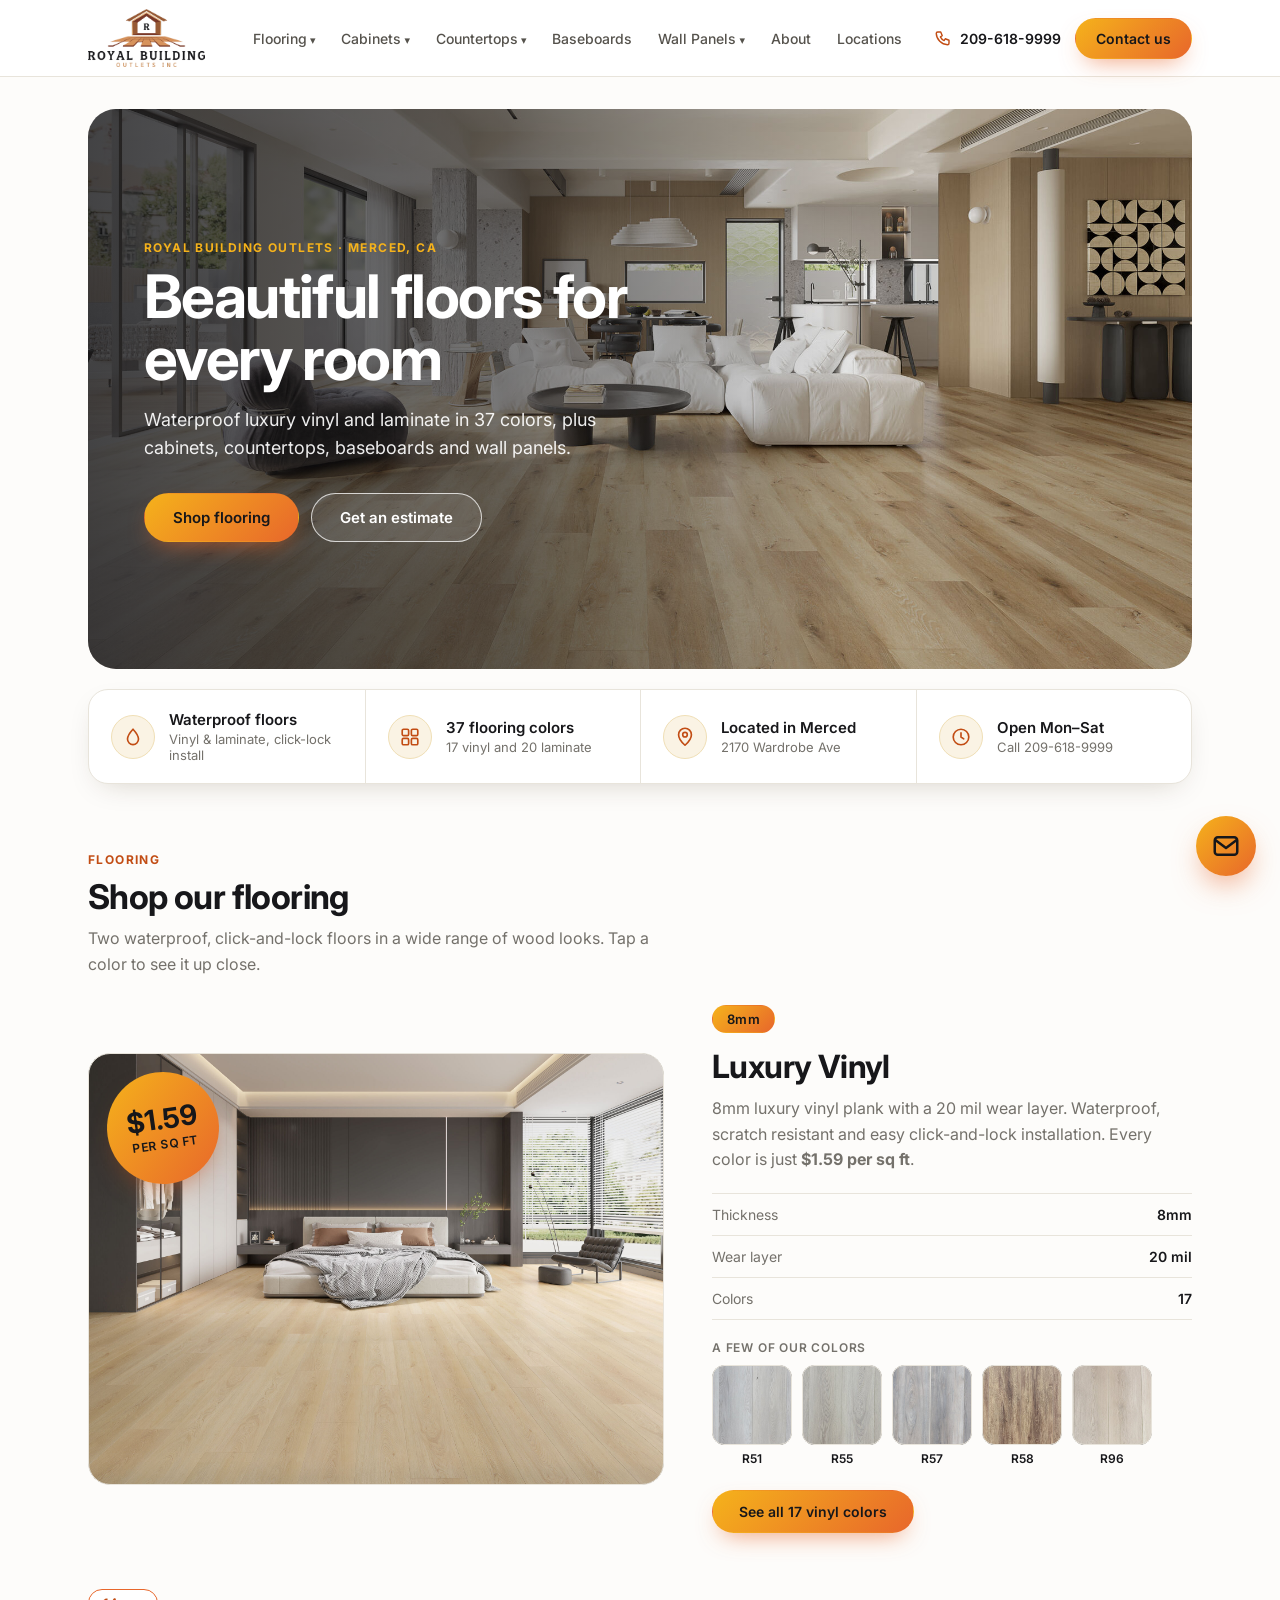
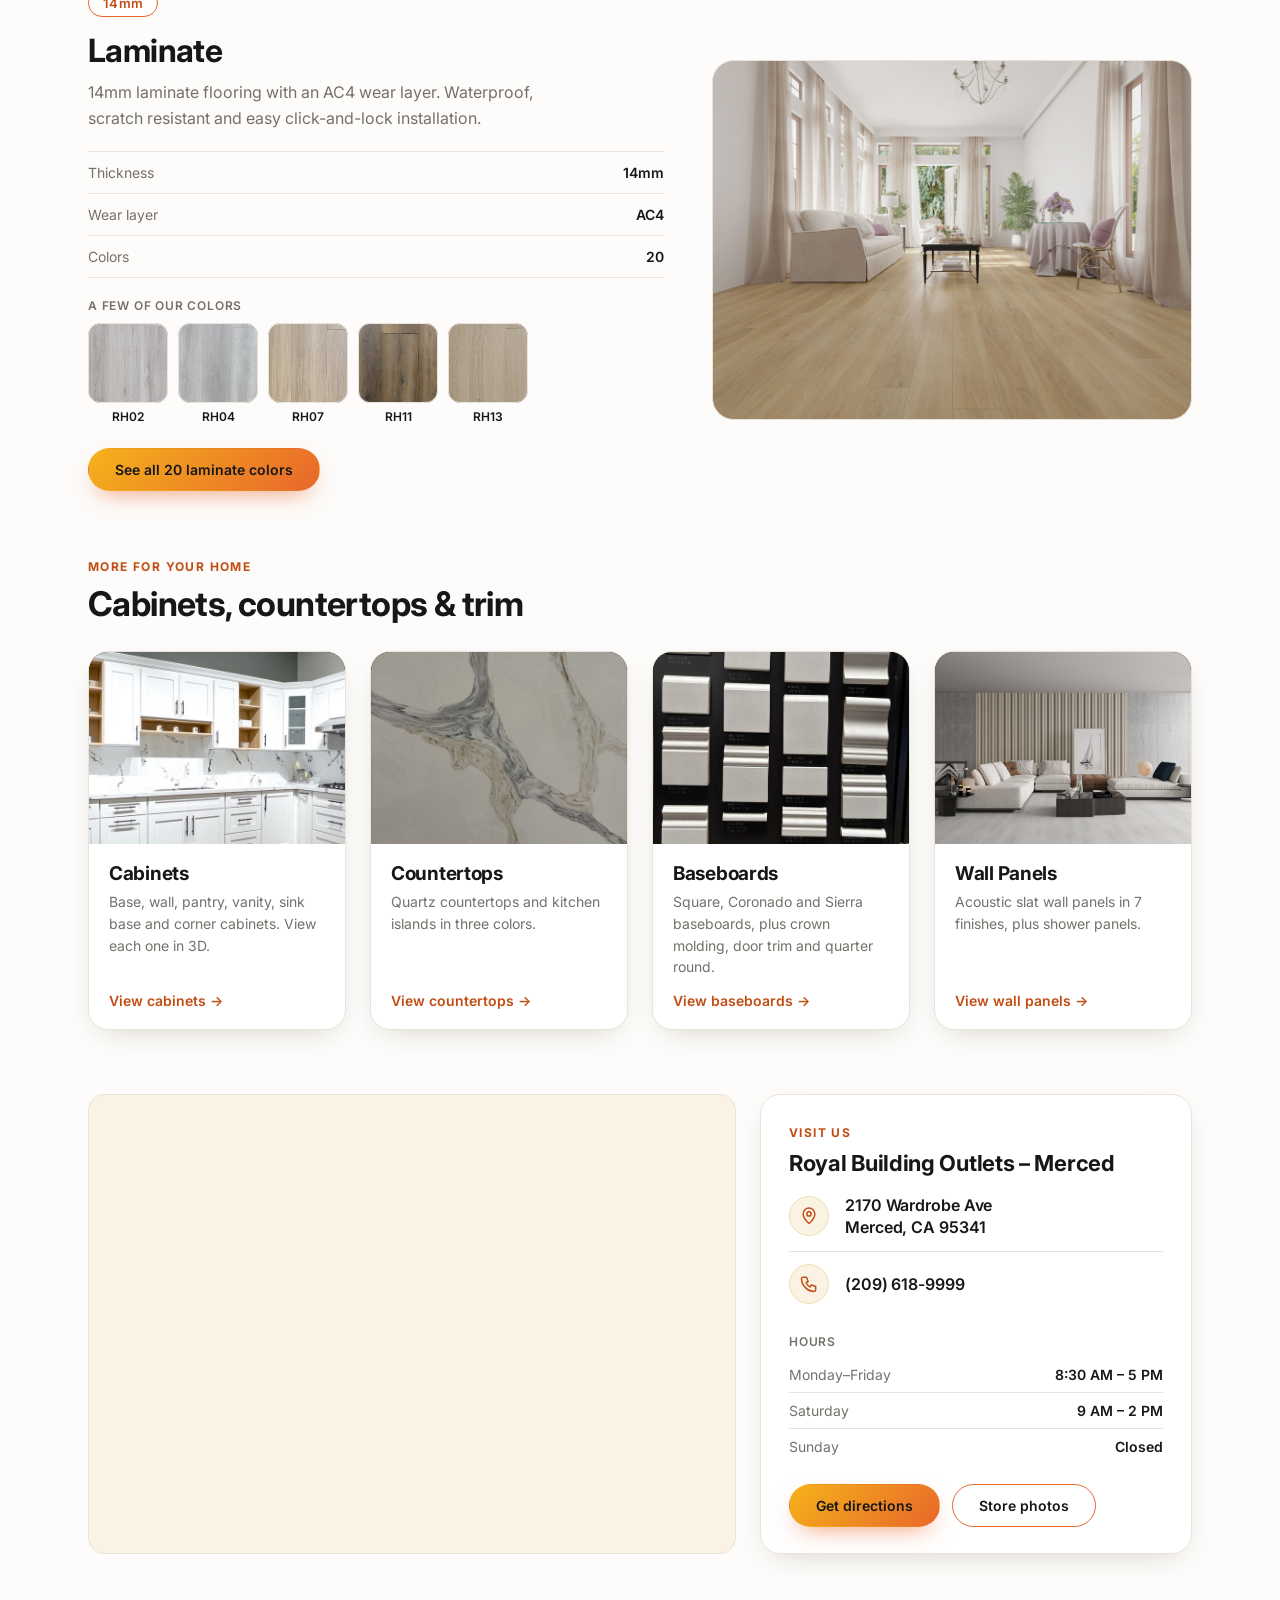
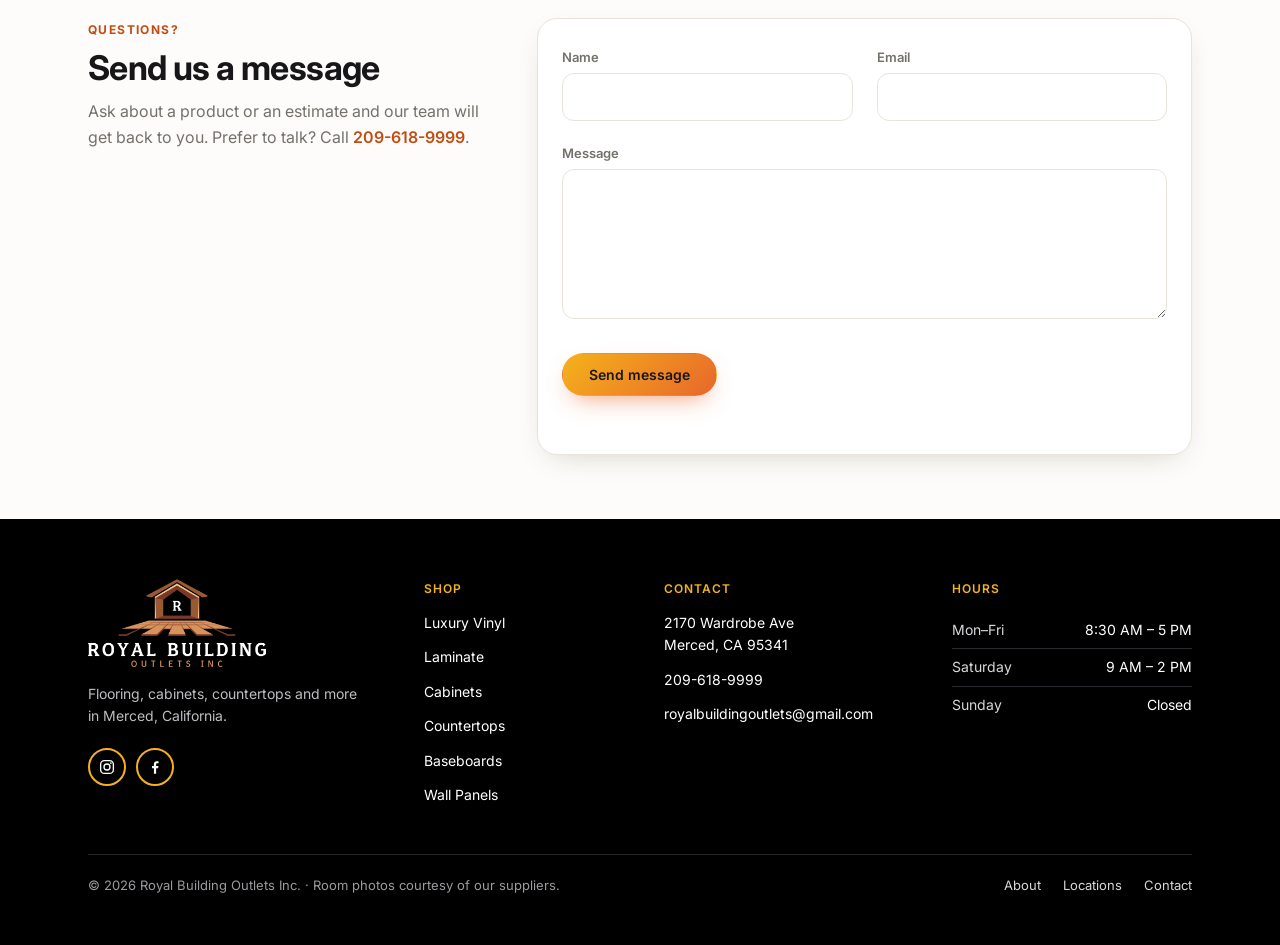
==== commit 86ad4df6: "Floating button opens email; remove Color # labels from wall panels" ====
--- a/index.html
+++ b/index.html
@@ -222,7 +222,7 @@
   <div class="fbottom"><span>&copy; <span data-year>2026</span> Royal Building Outlets Inc. &middot; Room photos courtesy of our suppliers.</span><span class="flinks"><a href="about.html">About</a><a href="locations.html">Locations</a><a href="contact.html">Contact</a></span></div>
 </div></footer>
 
-<a class="chat" href="contact.html" aria-label="Send us a message"></a>
+<a class="chat" href="mailto:royalbuildingoutlets@gmail.com" aria-label="Email us at royalbuildingoutlets@gmail.com" title="Email us"></a>
 <script type="application/ld+json">
 {"@context":"https://schema.org","@type":"HomeGoodsStore","name":"Royal Building Outlets Inc","url":"https://www.royalbuildingoutlets.com/",
  "logo":"https://www.royalbuildingoutlets.com/images/Logo/Logo.png","image":"https://www.royalbuildingoutlets.com/images/Store_Images/entrance-web.jpg",
--- a/style.css
+++ b/style.css
@@ -102,7 +102,7 @@
 /* floating message button */
 .chat { position: fixed; right: 24px; bottom: 24px; width: 60px; height: 60px; border-radius: 50%; background: var(--grad);
   display: flex; align-items: center; justify-content: center; z-index: 40; box-shadow: 0 14px 30px -8px rgba(232,103,43,.6); }
-.chat::before { content: ""; width: 30px; height: 30px; background: no-repeat center / contain url("data:image/svg+xml,%3Csvg xmlns='http://www.w3.org/2000/svg' viewBox='0 0 24 24'%3E%3Cpath d='M4 5.5A2.5 2.5 0 0 1 6.5 3h11A2.5 2.5 0 0 1 20 5.5v8a2.5 2.5 0 0 1-2.5 2.5H10l-4.2 3.6c-.5.4-1.3.1-1.3-.6V16A2.5 2.5 0 0 1 4 13.5z' fill='%2317171a'/%3E%3Ccircle cx='8.5' cy='9.5' r='1.3' fill='%23f5b21b'/%3E%3Ccircle cx='12' cy='9.5' r='1.3' fill='%23f5b21b'/%3E%3Ccircle cx='15.5' cy='9.5' r='1.3' fill='%23f5b21b'/%3E%3C/svg%3E"); }
+.chat::before { content: ""; width: 30px; height: 30px; background: no-repeat center / contain url("data:image/svg+xml,%3Csvg xmlns='http://www.w3.org/2000/svg' viewBox='0 0 24 24'%3E%3Crect x='3' y='5' width='18' height='14' rx='2.5' fill='none' stroke='%2317171a' stroke-width='2'/%3E%3Cpath d='M4 7.5l8 6 8-6' fill='none' stroke='%2317171a' stroke-width='2' stroke-linecap='round' stroke-linejoin='round'/%3E%3C/svg%3E"); }
 
 /* cabinets dropdown */
 .dd { position: relative; padding-bottom: 12px; margin-bottom: -12px; }
@@ -708,3 +708,8 @@
   footer .fcol:nth-child(2) h4 { grid-column: 1 / -1; }
   footer .fcol:nth-child(2) a:last-child { margin-bottom: 12px; }
 }
+
+/* wall/shower panel details: even spacing under the tag, even when there is no name line */
+#wpName:empty { display: none; }
+.info > .tag + .feat-specs, .info > .tag + .badges { margin-top: 18px; }
+.info .badges { margin-top: 18px; }
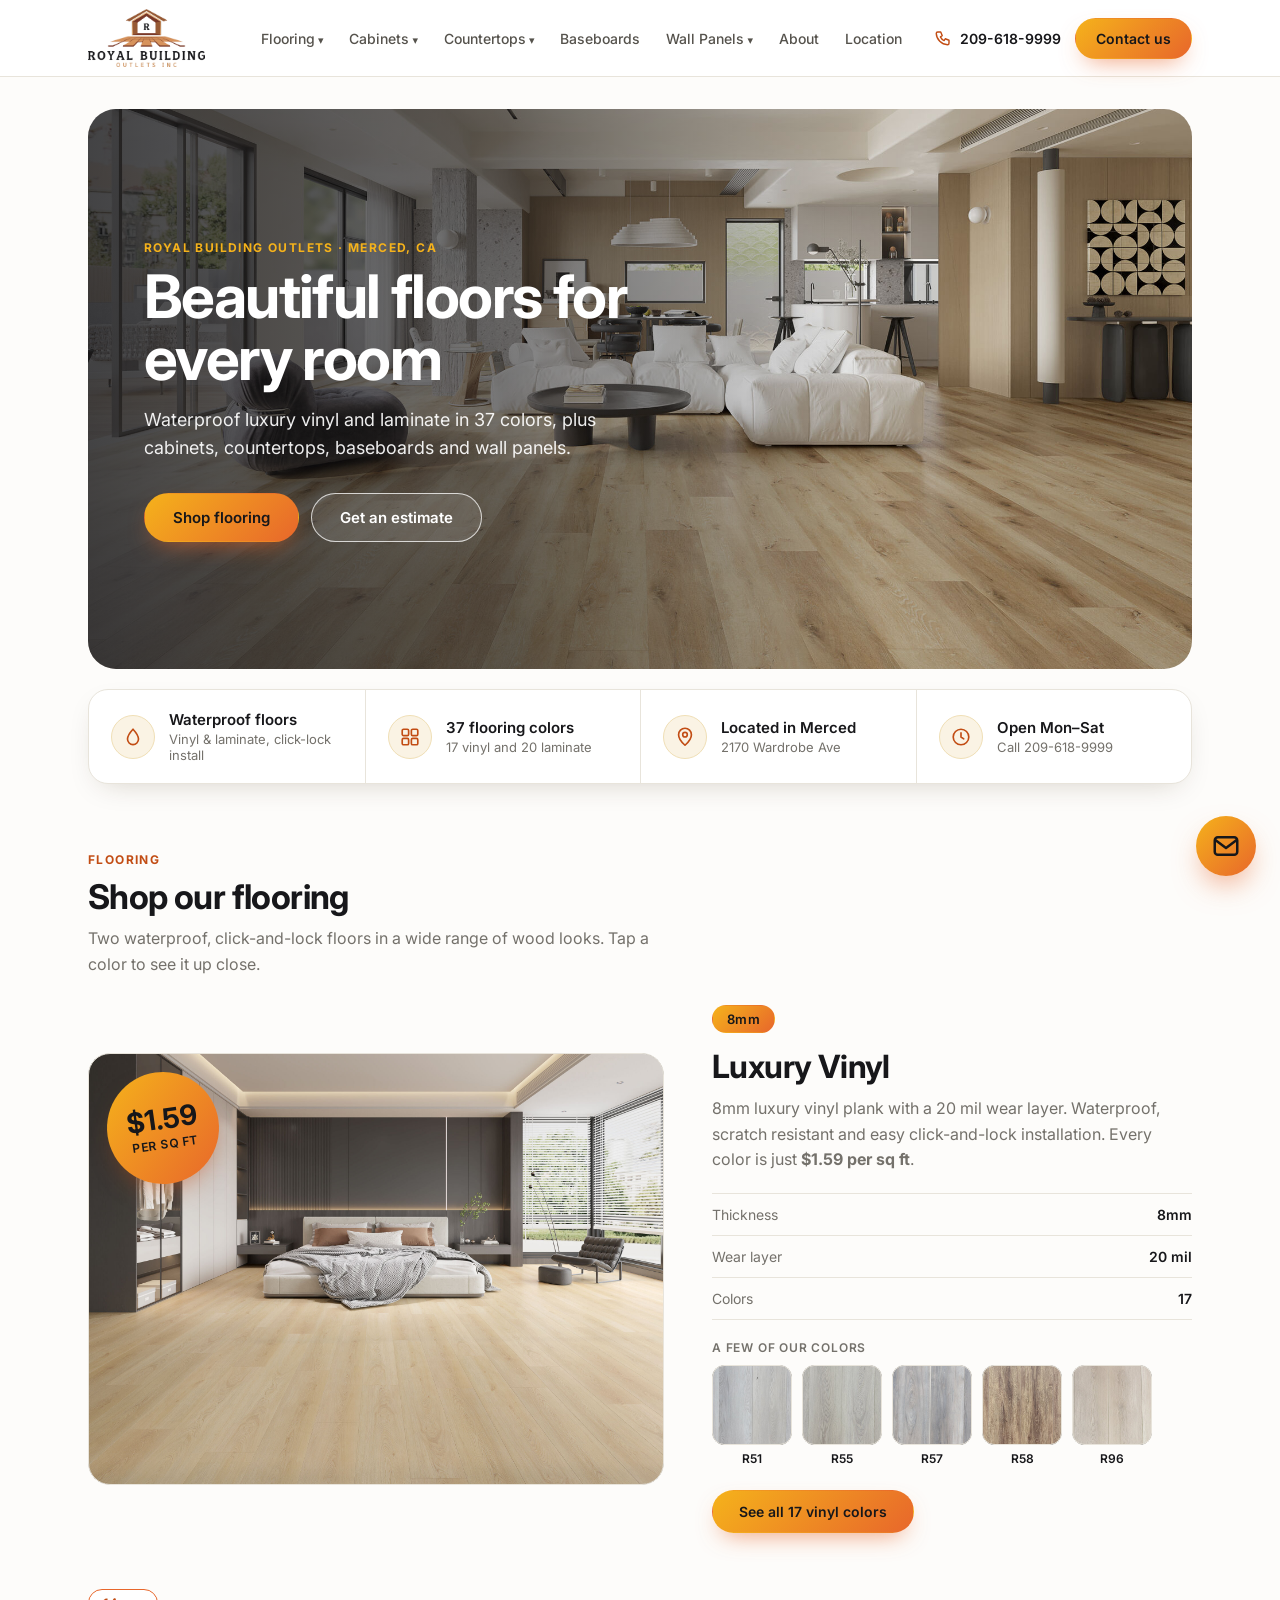
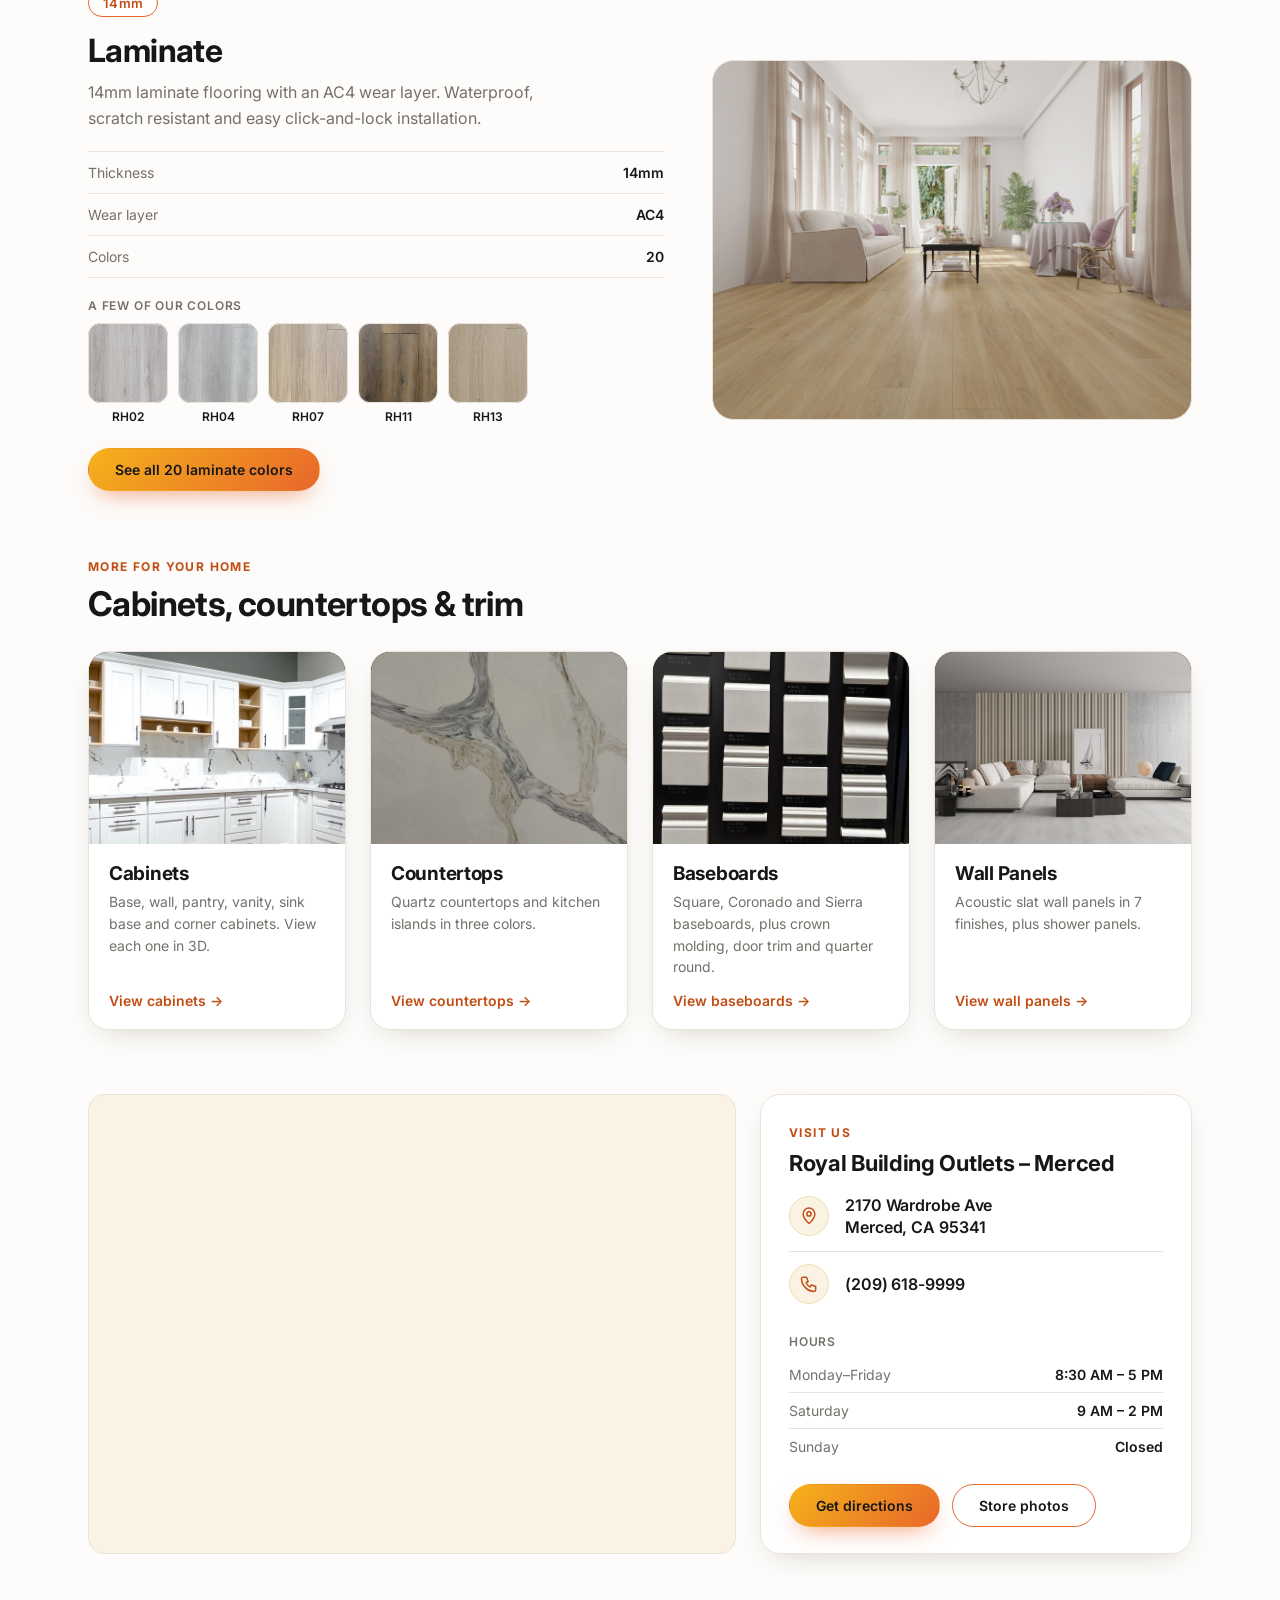
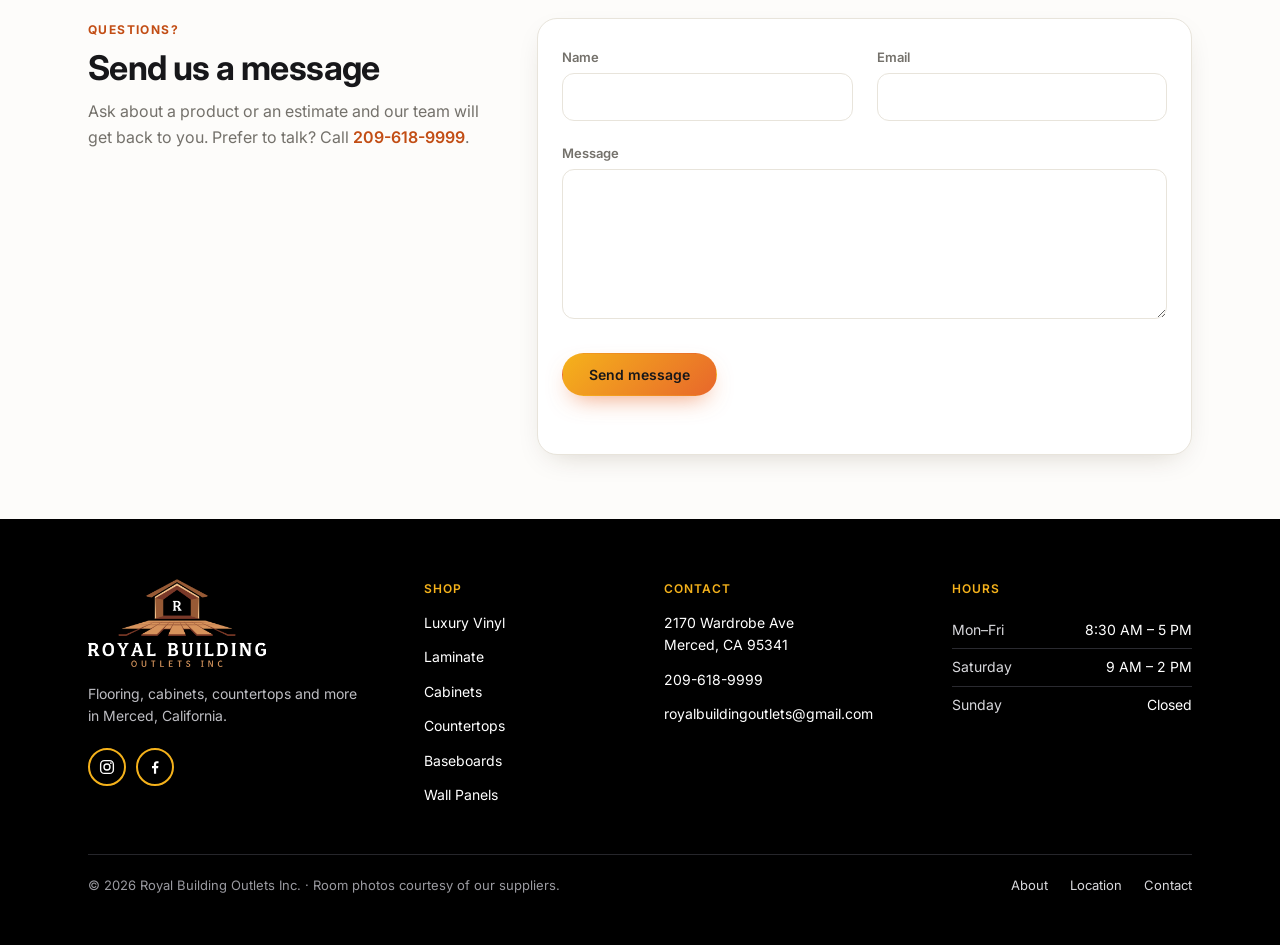
==== commit 3869a80f: "Menu and footer: "Locations" -> "Location" (one store)" ====
--- a/index.html
+++ b/index.html
@@ -10,7 +10,7 @@
 <meta name="theme-color" content="#ffffff">
 <link rel="preconnect" href="https://fonts.googleapis.com"><link rel="preconnect" href="https://fonts.gstatic.com" crossorigin>
 <link rel="stylesheet" href="https://fonts.googleapis.com/css2?family=Inter:wght@400;500;600;700&amp;display=swap">
-<link rel="stylesheet" href="style.css"><link rel="icon" type="image/png" href="images/Logo/Logo.png"></head><body>
+<link rel="stylesheet" href="style.css?v=20261124"><link rel="icon" type="image/png" href="images/Logo/Logo.png"></head><body>
 
 <a class="skip" href="#main">Skip to content</a>
 <header><div class="wrap hwrap">
@@ -50,7 +50,7 @@
       </div>
     </div>
     <a href="about.html">About</a>
-    <a href="locations.html">Locations</a>
+    <a href="locations.html">Location</a>
     <a href="contact.html">Contact</a>
     <div class="nav-foot">
       <a class="btn solid txt" href="tel:+12096189999"><svg viewBox="0 0 24 24" aria-hidden="true"><path fill="none" stroke="currentColor" stroke-width="1.9" stroke-linecap="round" stroke-linejoin="round" d="M5 4h4l2 5-2.5 1.5a11 11 0 0 0 5 5L15 13l5 2v4a2 2 0 0 1-2 2A16 16 0 0 1 3 6a2 2 0 0 1 2-2z"/></svg>Call 209-618-9999</a>
@@ -219,7 +219,7 @@
     <div class="fcol"><h4>Contact</h4><a href="https://www.google.com/maps/search/?api=1&amp;query=2170+Wardrobe+Ave+Merced+CA+95341" target="_blank" rel="noopener">2170 Wardrobe Ave<br>Merced, CA 95341</a><a href="tel:+12096189999">209-618-9999</a><a href="mailto:royalbuildingoutlets@gmail.com">royalbuildingoutlets@gmail.com</a></div>
     <div class="fcol"><h4>Hours</h4><div class="hrs"><span>Mon&ndash;Fri</span><span>8:30 AM &ndash; 5 PM</span></div><div class="hrs"><span>Saturday</span><span>9 AM &ndash; 2 PM</span></div><div class="hrs"><span>Sunday</span><span>Closed</span></div></div>
   </div>
-  <div class="fbottom"><span>&copy; <span data-year>2026</span> Royal Building Outlets Inc. &middot; Room photos courtesy of our suppliers.</span><span class="flinks"><a href="about.html">About</a><a href="locations.html">Locations</a><a href="contact.html">Contact</a></span></div>
+  <div class="fbottom"><span>&copy; <span data-year>2026</span> Royal Building Outlets Inc. &middot; Room photos courtesy of our suppliers.</span><span class="flinks"><a href="about.html">About</a><a href="locations.html">Location</a><a href="contact.html">Contact</a></span></div>
 </div></footer>
 
 <a class="chat" href="mailto:royalbuildingoutlets@gmail.com" aria-label="Email us at royalbuildingoutlets@gmail.com" title="Email us"></a>
@@ -232,7 +232,7 @@
   {"@type":"OpeningHoursSpecification","dayOfWeek":"Saturday","opens":"09:00","closes":"14:00"}],
  "sameAs":["https://www.instagram.com/royalbuildingoutlets/"]}
 </script>
-<script src="contact-form.js"></script>
-<script src="site.js"></script>
-<script src="motion.js"></script>
+<script src="contact-form.js?v=20261124"></script>
+<script src="site.js?v=20261124"></script>
+<script src="motion.js?v=20261124"></script>
 </body></html>
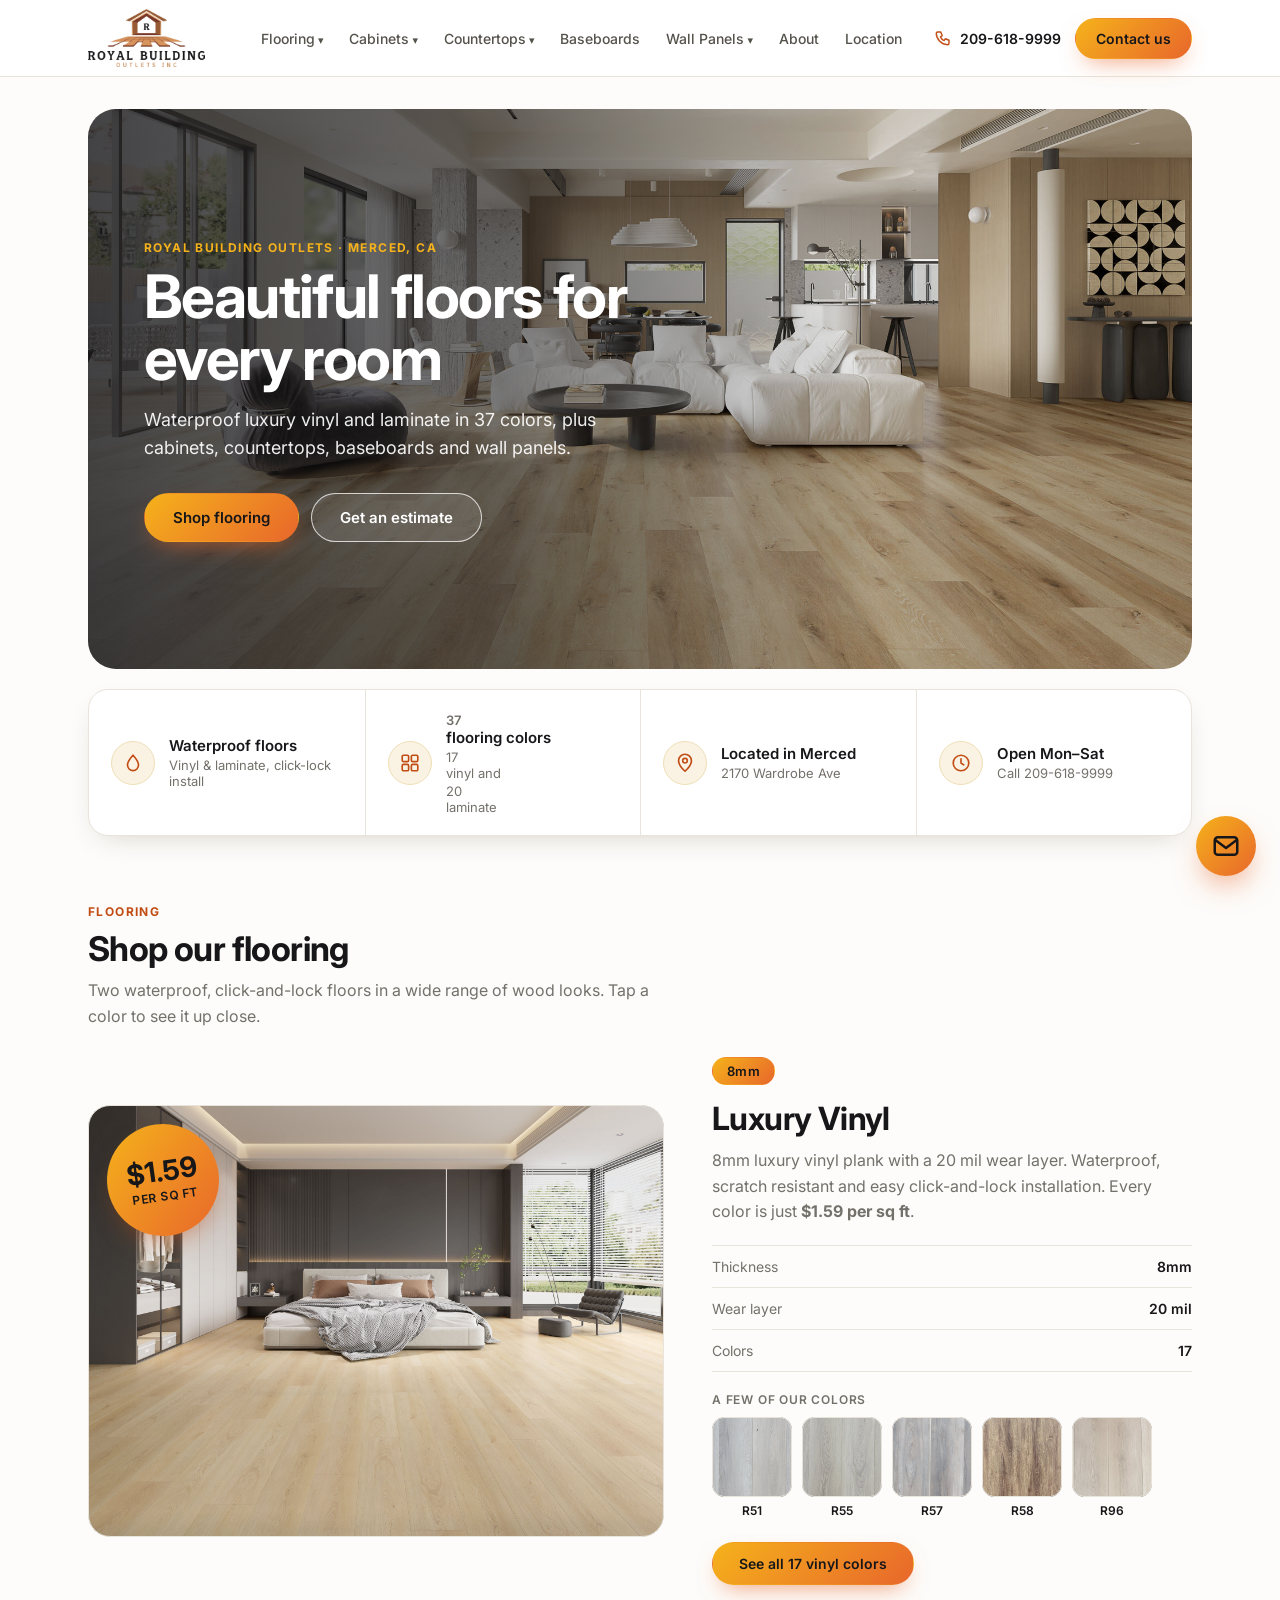
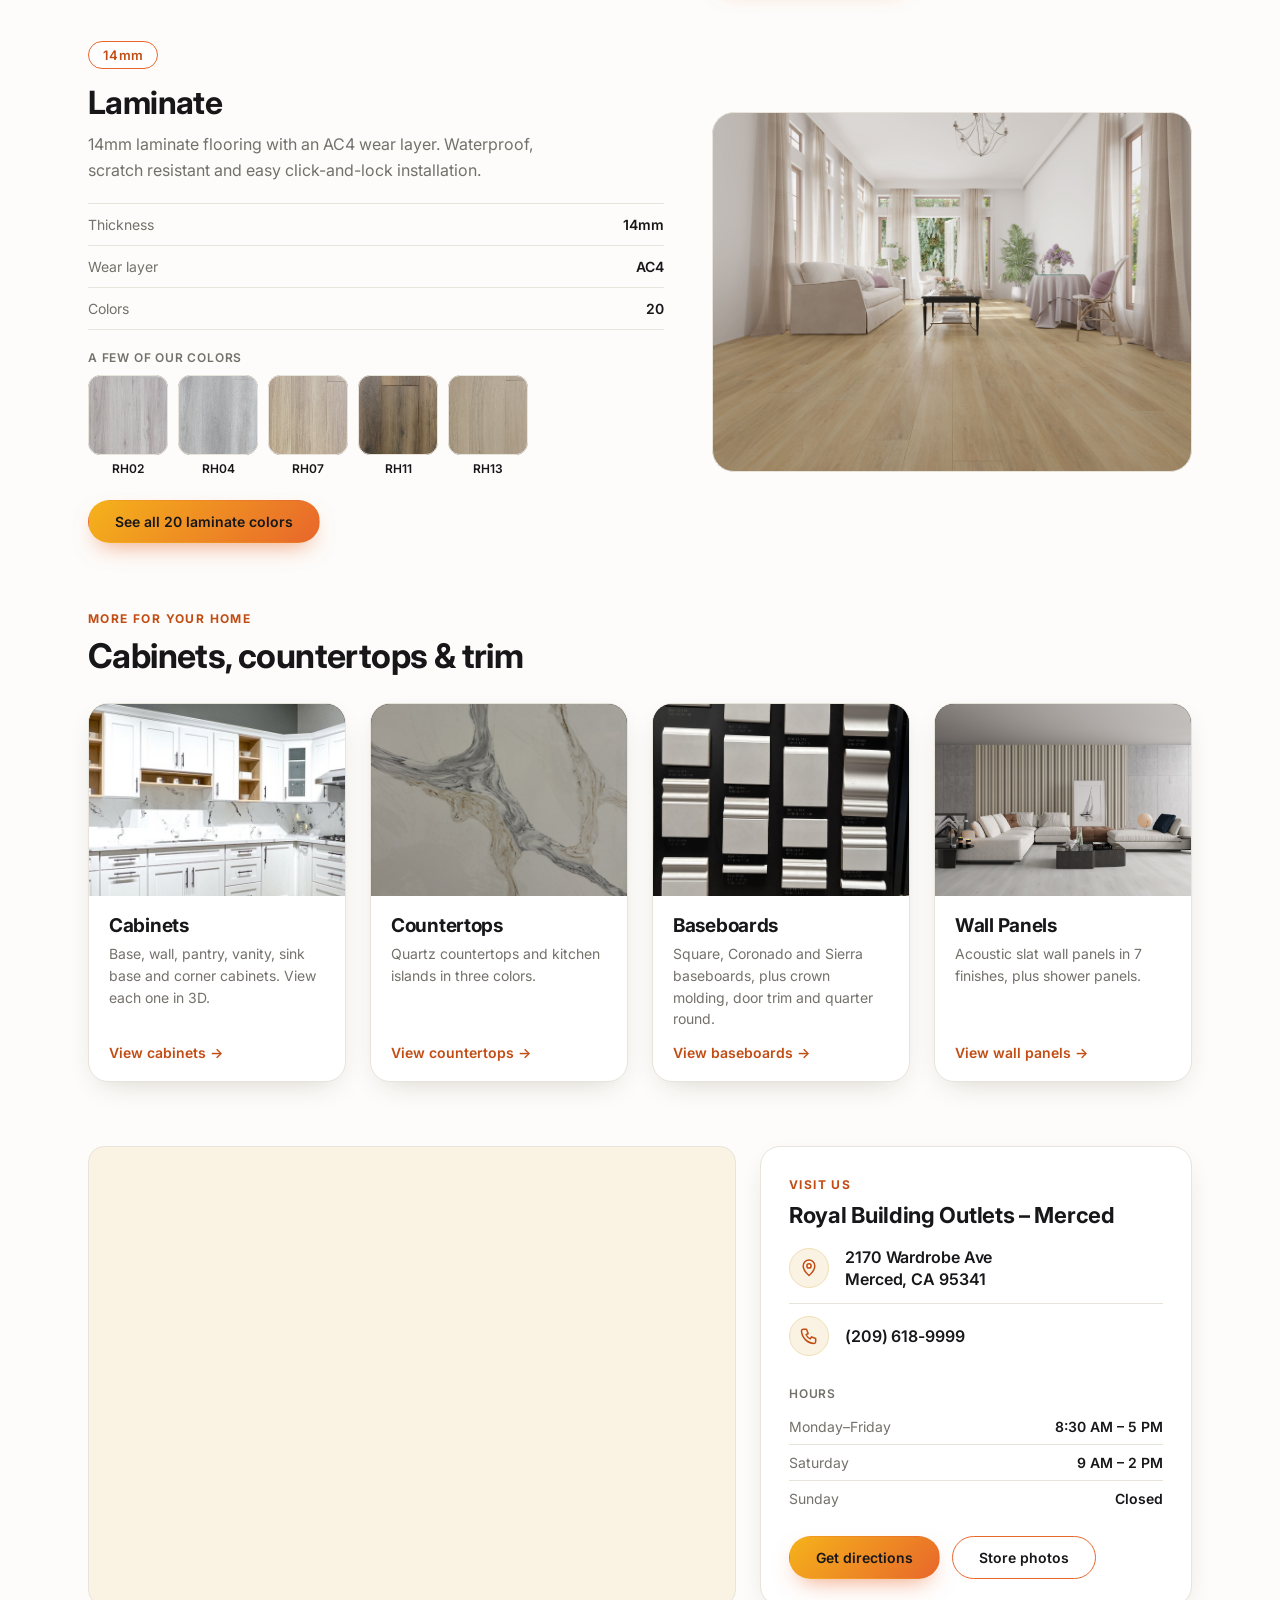
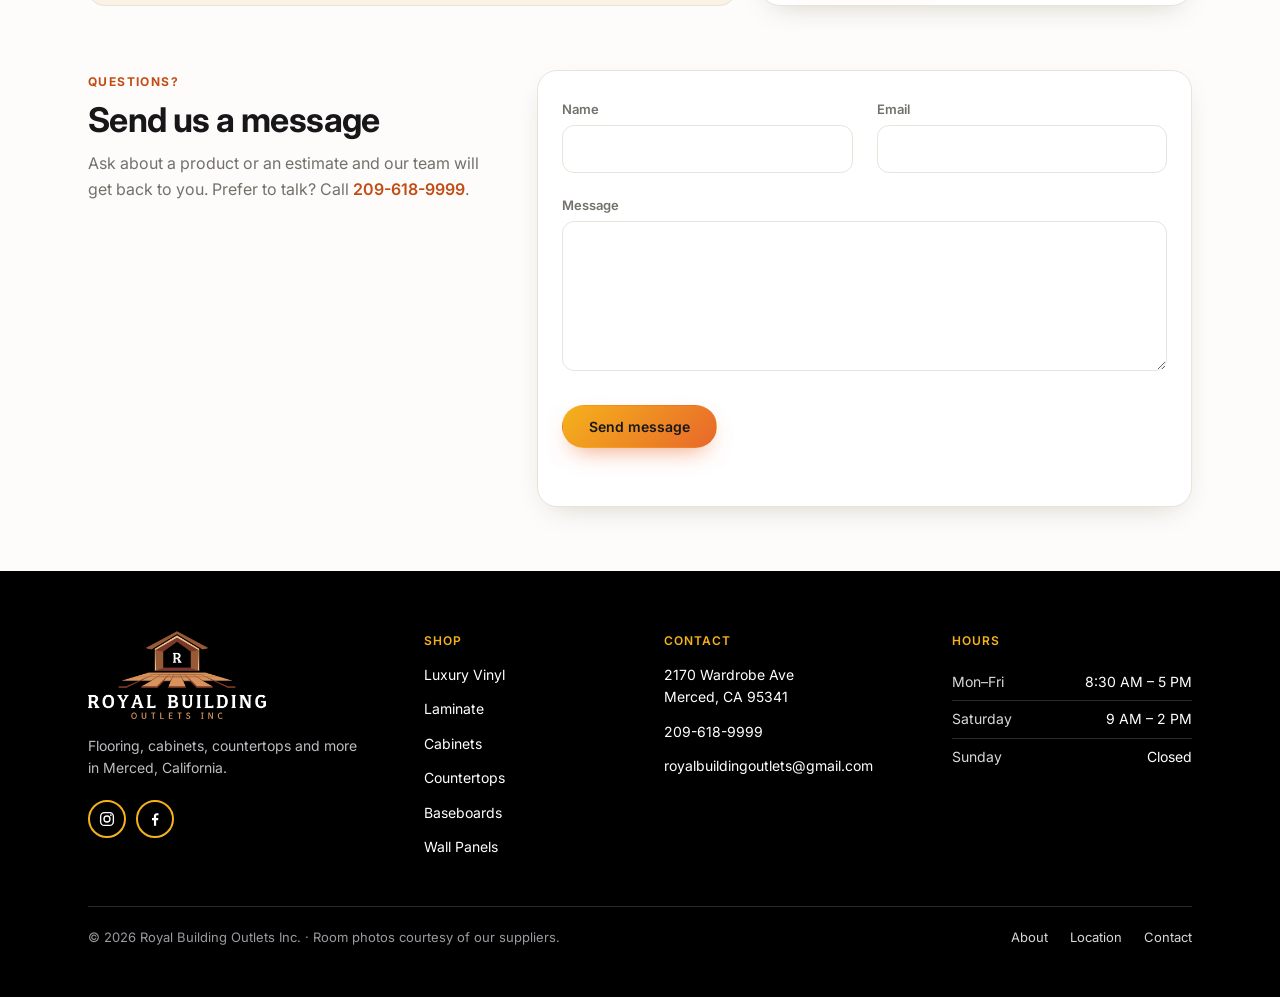
==== commit 922fe911: "Editable product list: products.txt controls colors and stock on every page" ====
--- a/index.html
+++ b/index.html
@@ -72,7 +72,7 @@
       <div>
         <span class="eyebrow">Royal Building Outlets &middot; Merced, CA</span>
         <h1>Beautiful floors for every room</h1>
-        <p>Waterproof luxury vinyl and laminate in 37 colors, plus cabinets, countertops, baseboards and wall panels.</p>
+        <p>Waterproof luxury vinyl and laminate in <span data-count="flooring">37</span> colors, plus cabinets, countertops, baseboards and wall panels.</p>
         <div class="btn-row">
           <a href="#flooring" class="btn solid txt">Shop flooring</a>
           <a href="contact.html" class="btn txt ghost">Get an estimate</a>
@@ -82,7 +82,7 @@
 
     <div class="facts">
       <div class="fact"><span class="cico"><svg viewBox="0 0 24 24" aria-hidden="true"><path fill="none" stroke="currentColor" stroke-width="1.8" stroke-linejoin="round" d="M12 3.5s6 6.4 6 10.8a6 6 0 0 1-12 0C6 9.9 12 3.5 12 3.5z"/></svg></span><div><b>Waterproof floors</b><span>Vinyl &amp; laminate, click-lock install</span></div></div>
-      <div class="fact"><span class="cico"><svg viewBox="0 0 24 24" aria-hidden="true"><rect x="3.5" y="3.5" width="7" height="7" rx="1.5" fill="none" stroke="currentColor" stroke-width="1.8"/><rect x="13.5" y="3.5" width="7" height="7" rx="1.5" fill="none" stroke="currentColor" stroke-width="1.8"/><rect x="3.5" y="13.5" width="7" height="7" rx="1.5" fill="none" stroke="currentColor" stroke-width="1.8"/><rect x="13.5" y="13.5" width="7" height="7" rx="1.5" fill="none" stroke="currentColor" stroke-width="1.8"/></svg></span><div><b>37 flooring colors</b><span>17 vinyl and 20 laminate</span></div></div>
+      <div class="fact"><span class="cico"><svg viewBox="0 0 24 24" aria-hidden="true"><rect x="3.5" y="3.5" width="7" height="7" rx="1.5" fill="none" stroke="currentColor" stroke-width="1.8"/><rect x="13.5" y="3.5" width="7" height="7" rx="1.5" fill="none" stroke="currentColor" stroke-width="1.8"/><rect x="3.5" y="13.5" width="7" height="7" rx="1.5" fill="none" stroke="currentColor" stroke-width="1.8"/><rect x="13.5" y="13.5" width="7" height="7" rx="1.5" fill="none" stroke="currentColor" stroke-width="1.8"/></svg></span><div><b><span data-count="flooring">37</span> flooring colors</b><span><span data-count="vinyl">17</span> vinyl and <span data-count="laminate">20</span> laminate</span></div></div>
       <div class="fact"><span class="cico"><svg viewBox="0 0 24 24" aria-hidden="true"><path fill="none" stroke="currentColor" stroke-width="1.8" stroke-linecap="round" stroke-linejoin="round" d="M12 21s7-6.2 7-11.5A7 7 0 0 0 5 9.5C5 14.8 12 21 12 21z"/><circle cx="12" cy="9.5" r="2.5" fill="none" stroke="currentColor" stroke-width="1.8"/></svg></span><div><b>Located in Merced</b><a href="locations.html"><span>2170 Wardrobe Ave</span></a></div></div>
       <div class="fact"><span class="cico"><svg viewBox="0 0 24 24" aria-hidden="true"><circle cx="12" cy="12" r="8.5" fill="none" stroke="currentColor" stroke-width="1.8"/><path d="M12 7.5V12l3 2" fill="none" stroke="currentColor" stroke-width="1.8" stroke-linecap="round" stroke-linejoin="round"/></svg></span><div><b>Open Mon&ndash;Sat</b><a href="tel:+12096189999"><span>Call 209-618-9999</span></a></div></div>
     </div>
@@ -105,17 +105,17 @@
         <div class="feat-specs">
           <div class="r"><span>Thickness</span><span>8mm</span></div>
           <div class="r"><span>Wear layer</span><span>20 mil</span></div>
-          <div class="r"><span>Colors</span><span>17</span></div>
+          <div class="r"><span>Colors</span><span data-count="vinyl">17</span></div>
         </div>
         <div class="sw-label">A few of our colors</div>
-        <div class="swatches">
+        <div class="swatches" data-kind="vinyl">
           <a href="vinyl.html#R51"><div class="img photo" style="background-image:url('images/Flooring/web/R51.jpg')"></div>R51</a>
           <a href="vinyl.html#R55"><div class="img photo" style="background-image:url('images/Flooring/web/R55.jpg')"></div>R55</a>
           <a href="vinyl.html#R57"><div class="img photo" style="background-image:url('images/Flooring/web/R57.jpg')"></div>R57</a>
           <a href="vinyl.html#R58"><div class="img photo" style="background-image:url('images/Flooring/web/R58.jpg')"></div>R58</a>
           <a href="vinyl.html#R96"><div class="img photo" style="background-image:url('images/Flooring/web/R96.jpg')"></div>R96</a>
         </div>
-        <a href="vinyl.html" class="btn solid txt">See all 17 vinyl colors</a>
+        <a href="vinyl.html" class="btn solid txt">See all <span data-count="vinyl">17</span> vinyl colors</a>
       </div>
     </div>
 
@@ -128,17 +128,17 @@
         <div class="feat-specs">
           <div class="r"><span>Thickness</span><span>14mm</span></div>
           <div class="r"><span>Wear layer</span><span>AC4</span></div>
-          <div class="r"><span>Colors</span><span>20</span></div>
+          <div class="r"><span>Colors</span><span data-count="laminate">20</span></div>
         </div>
         <div class="sw-label">A few of our colors</div>
-        <div class="swatches">
+        <div class="swatches" data-kind="laminate">
           <a href="laminate.html#RH02"><div class="img photo" style="background-image:url('images/Flooring/web/RH02.jpg')"></div>RH02</a>
           <a href="laminate.html#RH04"><div class="img photo" style="background-image:url('images/Flooring/web/RH04.jpg')"></div>RH04</a>
           <a href="laminate.html#RH07"><div class="img photo" style="background-image:url('images/Flooring/web/RH07.jpg')"></div>RH07</a>
           <a href="laminate.html#RH11"><div class="img photo" style="background-image:url('images/Flooring/web/RH11.jpg')"></div>RH11</a>
           <a href="laminate.html#RH13"><div class="img photo" style="background-image:url('images/Flooring/web/RH13.jpg')"></div>RH13</a>
         </div>
-        <a href="laminate.html" class="btn solid txt">See all 20 laminate colors</a>
+        <a href="laminate.html" class="btn solid txt">See all <span data-count="laminate">20</span> laminate colors</a>
       </div>
     </div>
   </section>
@@ -233,6 +233,23 @@
  "sameAs":["https://www.instagram.com/royalbuildingoutlets/"]}
 </script>
 <script src="contact-form.js?v=20261124"></script>
+<script src="products.js?v=20261127"></script>
+<script>
+/* counts and color samples on this page follow products.txt */
+loadProducts(function (P) {
+  if (!P) return;
+  document.querySelectorAll('.swatches[data-kind]').forEach(function (box) {
+    var kind = box.getAttribute('data-kind'), page = kind + '.html', list = P[kind] || [], ok = {}, chosen = [];
+    list.forEach(function (p) { if (p.inStock) ok[p.code] = 1; });
+    // keep the hand-picked samples that are still listed and in stock, then top up from the list
+    box.querySelectorAll('a').forEach(function (a) { var c = a.getAttribute('href').split('#')[1]; if (ok[c] && chosen.indexOf(c) < 0) chosen.push(c); });
+    list.forEach(function (p) { if (chosen.length < 5 && p.inStock && chosen.indexOf(p.code) < 0) chosen.push(p.code); });
+    box.innerHTML = chosen.slice(0, 5).map(function (c) {
+      return '<a href="' + page + '#' + c + '"><div class="img photo" style="background-image:url(\'images/Flooring/web/' + c + '.jpg\')"></div>' + c + '</a>';
+    }).join('');
+  });
+});
+</script>
 <script src="site.js?v=20261124"></script>
 <script src="motion.js?v=20261124"></script>
 </body></html>
--- a/style.css
+++ b/style.css
@@ -713,3 +713,7 @@
 #wpName:empty { display: none; }
 .info > .tag + .feat-specs, .info > .tag + .badges { margin-top: 18px; }
 .info .badges { margin-top: 18px; }
+
+/* out-of-stock labels set from products.txt */
+.cablist .item .oos-note { font-size: 10px; padding: 2px 6px; margin: 0 0 0 6px; vertical-align: middle; }
+.colorgrid .card.oos .img { filter: saturate(.75); }
